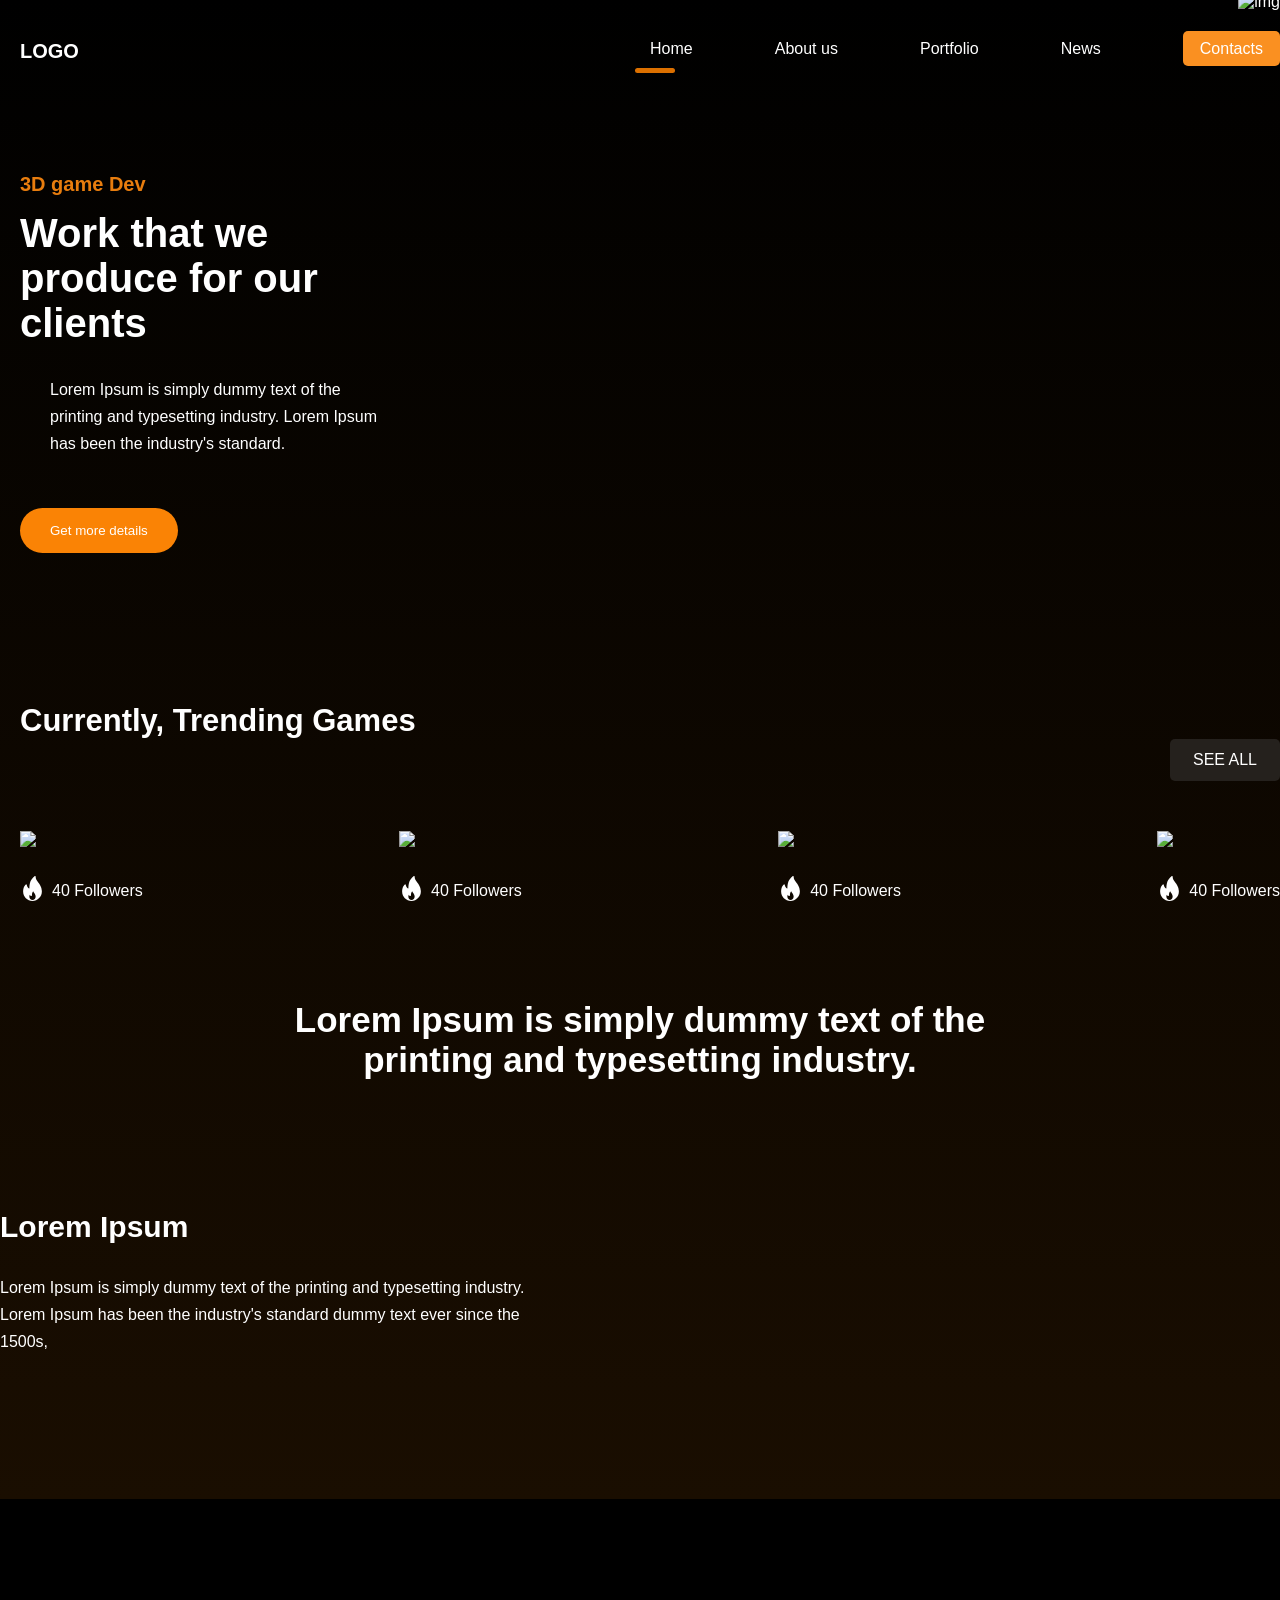
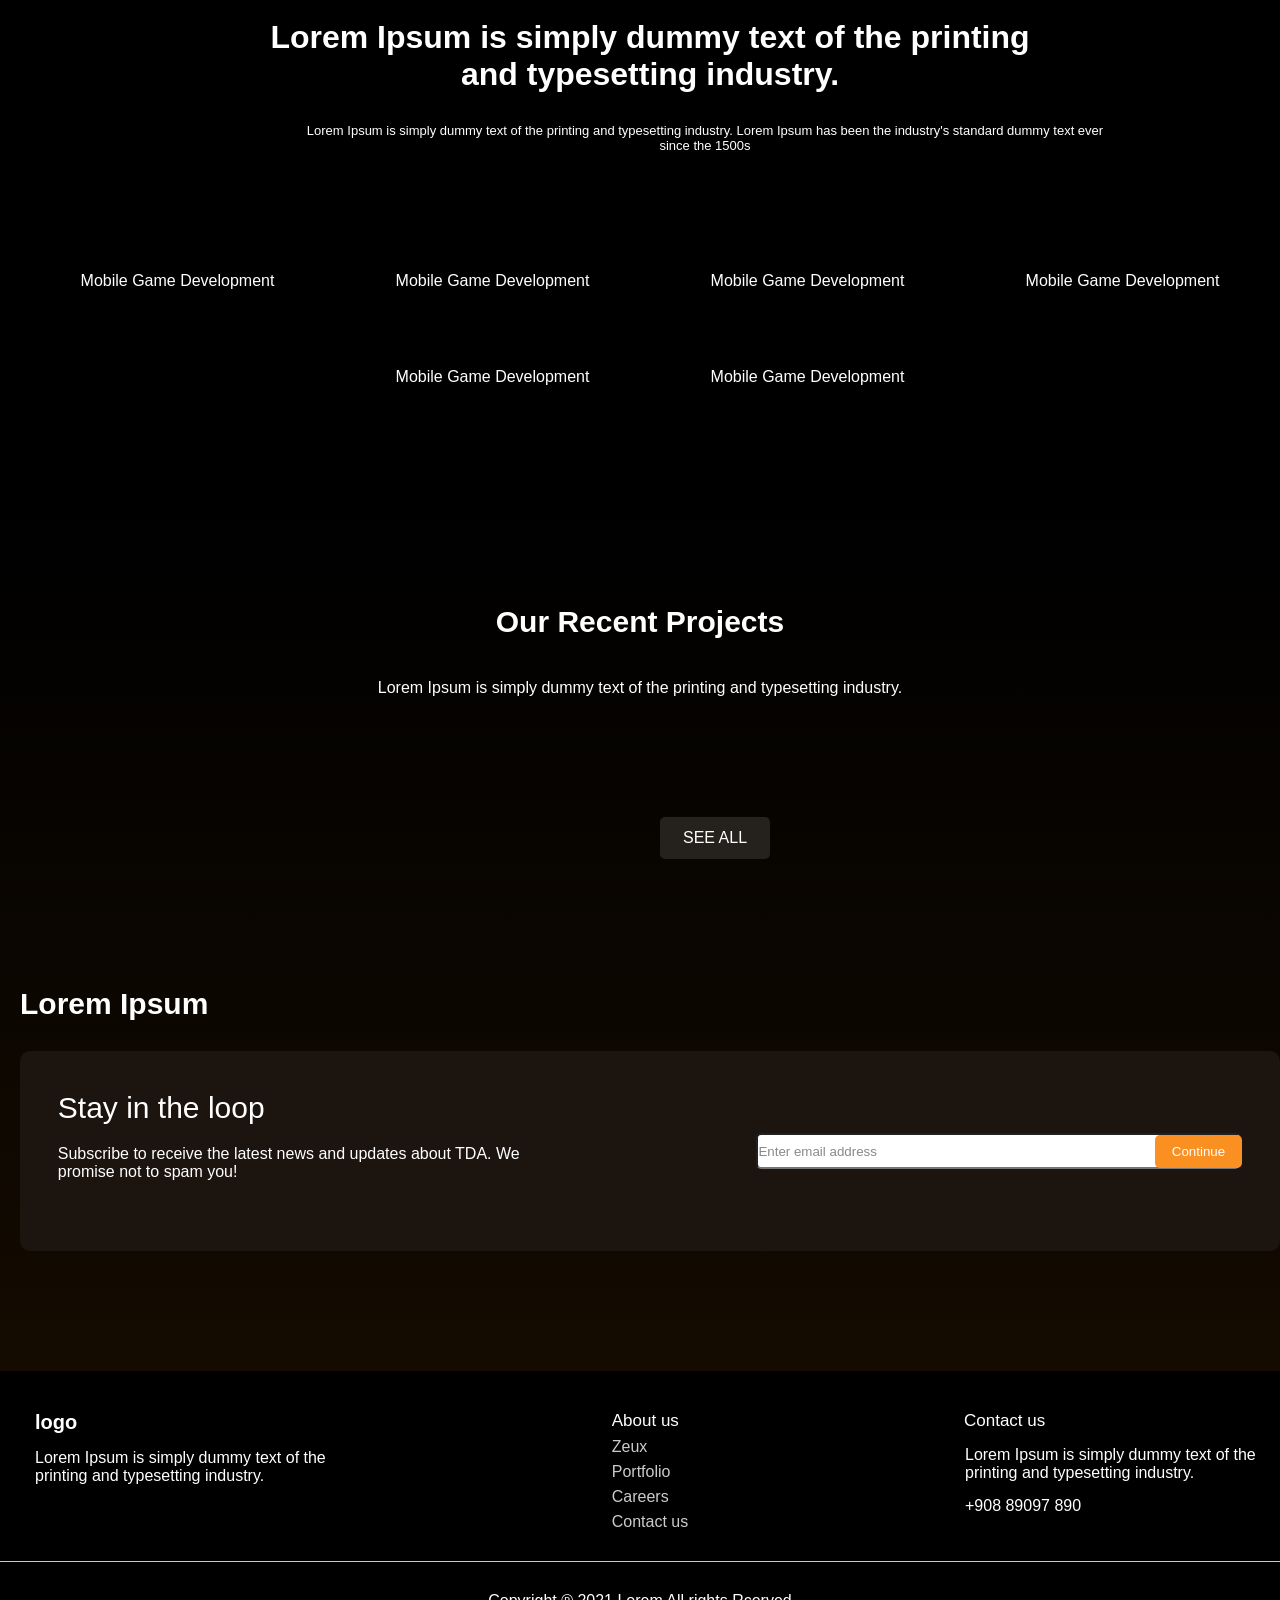
==== index.html @ 1804d72a "up" ====
<!DOCTYPE html>
<html lang="uk">
<head>
    <meta charset="UTF-8">
    <title>Home</title>
    <link rel="stylesheet" href="style.css">
</head>
<body>
<div class="wrapper">
        <header class="container">
            <span class="logo">logo</span>
            <nav>
                <ul>
                    <li class="active"><a href="index.html">Home</a></li>
                    <li><a href="about.html">About us</a></li>
                    <li><a href="Portfolio.html">Portfolio</a></li>
                    <li><a href="#">News</a></li>
                    <li class="btn"><a href="contacts.html">Contacts</a></li>
                </ul>
            </nav>
        </header>

        <div class="hero container">
            <div class="herro--info">
                <h2>3D game Dev</h2>
                <h1>Work that we produce for our clients</h1>
                <p>Lorem Ipsum is simply dummy text of the printing and typesetting industry. Lorem Ipsum has been the industry's standard.</p>
                <button class="btn">Get more details</button>
            </div>
            <img src="img/Joystick.png" alt="img">
        </div>

        <div class = "container trending">
            <h3>Currently, Trending Games</h3>
            <a href = "#" class = "see-all">SEE ALL</a>

            <div class ="games">
                <div class="block">
                    <img src="img/Rectangle%2023.png" arc="">
                    <span><img src="/img/fire1.svg" alt="">40 Followers</span>
                </div>
                <div class="block">
                    <img src="/img/Rectangle%2024.png" arc="">
                    <span><img src="/img/fire1.svg" alt="">40 Followers</span>
                </div>
                <div class="block">
                    <img src="/img/Rectangle%2025.png" arc="">
                    <span><img src="/img/fire1.svg" alt="">40 Followers</span>
                </div>
                <div class="block">
                    <img src="/img/Rectangle%2026.png" arc="">
                    <span><img src="/img/fire1.svg" alt="">40 Followers</span>
                </div>
            </div>
        </div>

    <div class = "container big_text">
        <p>Lorem Ipsum is simply dummy text of the printing and typesetting industry.</p>

    </div>

    <div class="container banner">
        <h3>Lorem Ipsum</h3>
        <p>Lorem Ipsum is simply dummy text of the printing and typesetting industry. Lorem Ipsum has been the industry's standard dummy text ever since the 1500s,</p>
        <img src ="/img/Rectangle%204.png" alt="">
    </div>
</div>
    <div class = "features">
        <div class = "container">
            <div class = "text">
                <h1>Lorem Ipsum is simply dummy text of the printing and typesetting industry.</h1>
                <p>Lorem Ipsum is simply dummy text of the printing and typesetting industry. Lorem Ipsum has been the industry's standard dummy text ever since the 1500s</p>
            </div>
            <div class = "info">
                <div class="block">
                    <img src="/img/Group%2048.png" alt="">
                    <p>Mobile Game Development</p>
                    <img src="/img/Group.png" alt="">
                </div>
                <div class="block">
                    <img src="/img/Group%2049.png" alt="">
                    <p>Mobile Game Development</p>
                    <img src="/img/Group.png" alt="">
                </div>
                <div class="block">
                    <img src="/img/Group%2050.png" alt="">
                    <p>Mobile Game Development</p>
                    <img src="/img/Group.png" alt="">
                </div>
                <div class="block">
                    <img src="/img/Group%2051.png" alt="">
                    <p>Mobile Game Development</p>
                    <img src="/img/Group.png" alt="">
                </div>
                <div class="block">
                    <img src="Group%2052.png" alt="">
                    <p>Mobile Game Development</p>
                    <img src="/img/Group.png" alt="">
                </div>
                <div class="block">
                    <img src="/img/Group%2053.png" alt="">
                    <p>Mobile Game Development</p>
                    <img src="/img/Group.png" alt="">
                </div>
            </div>
        </div>
    </div>

    <div class="wrapper">
        <div class="container projects">
            <h3>Our Recent Projects</h3>
            <p>Lorem Ipsum is simply dummy text of the printing and typesetting industry. </p>
            <div class = "images">
                <img src="/img/Rectangle%2015.png" alt="">
                <img src="/img/Rectangle%2016.png" alt="">
                <img src="/img/Rectangle%2017.png" alt="">
            </div>
            <div class = "images">
                <img src="/img/Rectangle%2018.png" alt="">
                <img src="/img/Rectangle%2020.png" alt="">
                <img src="/img/Rectangle%2019.png" alt="">
            </div>
            <a href = "" class="see-all">SEE ALL</a>
        </div>
        <div class = "container email">
            <h3>Lorem Ipsum</h3>
            <p></p>
            <div class = "block">
                <div>
                <h4>Stay in the loop</h4>
                <p>Subscribe to receive the latest news and updates about TDA.
                    We promise not to spam you! </p>

                </div>
                <div>
                    <input type="email" id = "emailField" placeholder="Enter email address">
                    <button onclick="checkEmail()">Continue</button>
                </div>
            </div>
        </div>
        <footer>
            <div class = "blocks container">
                <div>
                    <span class="logo">logo</span>
                    <p>Lorem Ipsum is simply dummy text of the printing and typesetting industry. </p>
                </div>
                <div>
                    <h4>About us</h4>
                    <ul>
                        <li>Zeux</li>
                        <li>Portfolio</li>
                        <li>Careers</li>
                        <li>Contact us</li>
                    </ul>
                </div>
                <div class = "contact">
                    <h4>Contact us</h4>
                    <p>Lorem Ipsum is simply dummy text of the printing and typesetting industry. </p>
                    <p>+908 89097 890</p>
                </div>
            </div>
            <hr>
            <p>Copyright ® 2021 Lorem All rights Rcerved</p>
        </footer>
        <script>
            function checkEmail(){
                let email = document.querySelector('#emailField').value;
                if(!email.includes('@')){
                    alert('Please enter a valid email address');
                }else if(!email.includes('.')){
                    alert('Please enter a valid email address');
                }else{
                    alert("your address has been recorded")
                }
            }
        </script>
    </div>
</body>
</html>
---- style.css ----
body{
    font-family: 'Poppins', sans-serif;
    font-weight: 400;
    color: #fff;
    font-size: 16px;
    background: black;
}
*{
    margin: 0;
    padding: 0;
}

a{
    text-decoration: none;
}

img{
    max-width: 100%;
}

.wrapper{
    background: linear-gradient(180deg, rgba(0,0,0,1) 0%, rgba(26, 14, 1, 1) 100%);
    width: 100%;
    overflow-x: hidden;
}

.container{
    max-width: 1400px;
    margin: 0 auto;
    box-sizing: border-box;
    padding-top: 40px;
    padding-left: 20px;
}
.header{
    display: flex;
    justify-content: space-between;
    align-items: center;
    padding: 0 50px;
}

header .logo{
    text-transform: uppercase;
    font-size: 20px;
    font-weight: 800;
    padding-top: 20px;
}

.logo{
    padding-top: 50px;
}
header nav{
    float: right;
    width: 50%;
}

header nav ul{
    list-style: none;
    display: flex;
    justify-content: space-between;
    gap: 30px;
    width: 100%;
    z-index: 2;
    position: relative;
}

header nav ul li{
    display: inline-block;
}

header nav ul li a{
    color: white;
}

header nav ul li.active::after{
    content: '';
    display: block;
    width: 40px;
    height: 5px;
    background: #DC7000;
    border-radius: 10px;
    position: relative;
    top: 10px;
    left: -15px;
}
header nav ul li:not(.active):not(.btn) a:hover{
    border-bottom: 5px solid #DC7000;
}

header nav ul li.btn a, .email .block button{
    background: #FA9021;
    padding: 9px 17px;
    border-radius: 5px;
    transition: all 500ms ease;
}

header nav ul li.btn a:hover, .email .block button:hover{
    background: #a02604;
}

.hero--info {
    max-width: 500px;
    padding: 0 20px;
}


.hero{
    padding-bottom: 100px;
    position: relative;
    z-index: 1;
}

.herro--info{
    width: 400px;
    padding-top: 70px;

}

.herro--info h1{
    color: #ffffff;
    font-weight: 600;
    font-size: 40px;

}

.herro--info h2{
    color: #E87D0E;
    font-size: 20px;
    font-weight: 600;
    margin-bottom: 15px;
}

.herro--info p{
    font-weight: 1500;
    line-height: 170%;
    margin: 30px;

}

.herro--info .btn, .herro-about .info .btn{
    background: #FA8305;
    color: #fff;
    border-radius: 50px;
    padding: 15px 30px;
    border: 0;
    transition: all 500ms ease;
    margin-top: 20px;
}

.herro--info .btn:hover, .herro-about .info .btn:hover{
    cursor: pointer;
    transform: scale(1.1);
}

.hero img{
    position: absolute;
    top: -150px;
    right: 0;
    padding-top: 80px;
}

.trending{
    padding-top: 50px;
}

.trending h3{
    font-weight: 600;
    font-size: 31px;
}

.trending .see-all{
    color: white;
    background: #25211D;
    border-radius: 5px;
    padding: 12px 23px;
    float: right;
    display: block;
    transition: all 500ms ease;
}

.trending .see-all:hover{
    transform: scale(1.1);
}

.trending .games{
    display: flex;
    justify-content: space-between;
    width: 100%;
    padding: 50px 0;
}

.trending .games span{
    display: block;
    text-align: center;
    margin-top: 20px;
}

.trending .games span img{
    position: relative;
    top: 5px;
    margin-right: 7px;
}

.big_text {
    padding: 50px 0;
    font-size: 35px;
    font-weight: 600;
    text-align: center;
    width: 800px;
}

.banner {
    padding: 80px 0;
}

.banner h3{
    font-size: 30px;
    font-weight: 600;
    margin-bottom: 30px;
}

.banner p{
    line-height: 170%;
    margin-bottom: 30px;
    width: 550px;
}

.banner img {
    width: 100%;
    margin-bottom: 30px;
}

.features{
    background: url("/img/Rectangle 5.png") no-repeat center center fixed;
    background-size: cover;
    padding: 80px 0;
}

.features h1{
    margin-bottom: 20px;
    text-align: center;
    max-width: 800px;
    margin-left: auto;
    margin-right: auto;
}

.features .text p{
    text-align: center;
    max-width: 800px;
    margin-left: 285px;
    margin-top: 30px;
    margin-bottom: 80px;
    font-size: 13px;
}

.features .info{
    display: flex;
    justify-content: center;
    flex-wrap: wrap;
}

.features .info .block{
    text-align: center;
    width: 20%;
    margin: 30px 2%;
}

.features .info .block img{
    margin-bottom: 15px;
}

.features .info{
    display: flex;
    justify-content: center;
    flex-wrap: wrap;
}

.features .info .block{
    text-align: center;
    width: 25%;
    margin: 20px 0;
}

.projects{
    padding: 100px 0;
}

.projects h3{
    font-size: 30px;
    text-align: center;
}

.projects p{
    margin: 40px 0;
    text-align: center;
}

.projects .images {
    display: flex;
    justify-content: space-around;
    margin-bottom: 25px;
}

.projects .see-all{
    color: white;
    background: #25211D;
    border-radius: 5px;
    padding: 12px 23px;
    float: left;
    display: block;
    transition: all 500ms ease;
    margin-left: 660px;
    margin-top: 30px;
}

.projects .see-all:hover{
    transform: scale(1.1);
}

.email{
    padding-bottom: 120px;
}

.email h3{
    margin-top: 60px;
    font-size:  30px;
}

.email .block{
    background: #1C140F;
    margin-top: 30px;
    border-radius: 10px;
    padding: 40px 3%;
    width: 94%;
    display: flex;
    justify-content: space-between;
    align-items: center;
}

.email .block h4{
    font-size: 30px;
    font-weight: 500;
    margin-bottom: 5px;
}

.email .block p{
    width: 500px;
    margin-top: 20px;
    margin-bottom: 30px;
}

.email .block input{
    background: white;
    outline: none;
    bobrder: 0;
    border-radius: 5px;
    width: 380px;
    font-family: 'Poppins', sans-serif;
    font-weight: 400;
    height: 32px;
    position: relative;
    right: -90px;
    z-index: 1;
    padding-right: 100px;
}

.email .block input::placeholder{
    color: #898989;
}

.email .block button{
    cursor: pointer;
    border: 0;
    z-index: 2;
    position: relative;
    color: white;
}
.herro-about {
    position: relative;
}
.herro-about img{
    position: absolute;
    right: -110px;
    top: +70px;
    border-radius: 10px;
}
.word{
    padding: 80px 0;
}

.word h2{
    font-size: 25px;
    margin-bottom: 40px;
}

.word .blocks{
    display: flex;
    justify-content: space-between;
}

.word .blocks .block{
    width: 25%;
    border-radius: 10px;
    padding: 50px 35px;
    background: #1C140F;
}
.word .blocks .block h3{
    font-size: 20px;
    margin: 20px 0;
}
.word .blocks .block .badge{
    border-radius: 7px;
    padding: 10px 20px;
}
.word .blocks .block .purpure{
    background: #560F67;
}

.word .blocks .block .brown{
    background: #31190D;
}

.word .blocks .block .green{
    background: #192A1D;
}
.herro-about .info{
    width: 100%;
    padding: 250px 0;
}

.herro-about .info p{
    width: 500px;
}
.herro-about .info h1{
    margin-bottom: 15px;
    font-size: 30px;
    width: 500px;
}

.herro-about .info .btv{
    margin-top: 20px;
}

.hero-contacts h1{
    text-align: center;
    margin-top: 70px;
    margin-bottom: 30px;
    font-size: 33px;
}

.hero-contacts p{
    text-align: center;
}

.hero-contacts img{
    width: 80%;
    margin: 80px 130px;
}

.feedback{
    padding: 70px 70px;
    background: #1C140F;
}
.feedback h2{
    text-align: center;
    font-size: 30px;
    font-weight: 500;
}

.feedback p{
    text-align: center;
    margin-top: 10px;
}

.feedback form{
    margin: 80px auto;
    width: 600px;
}

.feedback form .inline{
    display: flex;
    justify-content: space-between;
}
.feedback form .inline>div{
    width: 50%;
}

.feedback form lable{
    color: #4F4F4F;
    font-size: 14px;
    width: 90%;
}
.feedback form .email1{
    width: 90%;
}
.feedback form input,
.feedback form textarea{
    background: #2C2420;
    border-radius: 10px;
    border: 1px solid #CECECE;
    display: block;
    padding: 15px 10px;
    outline: none;
    color: #fff;
    margin-bottom: 20px;
    margin-top: 7px;
    width: 80%;
}
.feedback form textarea{
    resize: none;
    height: 200px;
}

.feedback form button{
    background: #DC7000;
    border-radius: 5px;
    border: 0;
    float: right;
    cursor: pointer;
    color: #fff;
    padding: 15px 35px;
    margin: 0 40px;
}
.feedback form button:hover{
    background: #b01414;
}
.feedback form .one-line{
    width: 90%;
}
.starter {
    text-align: center;
    padding-top: 110px;
}
.starter .z{
    color: #DC7000;
}
.starter .z:hover{
    color: #a02604;
}
.starter .col{
    margin-left: 10px;
}
.starter .main{
    margin: 30px auto;
}
.starter .main p{
    margin: 25px 30px;
}
.starter .blocks{
    display: flex;
    background: #1C140F;
    width: 55%;
    border-radius: 10px;
    padding: 70px 35px;
    margin-left: 350px;
}
.starter .blocks .block1{
    border-right: 2px solid #CECECE;
    display: flex;
    width: 60%;
    margin-left: 80px;
}
.starter .blocks .vertical-line{
    display: flex;
}
.starter .blocks .block1 div{
    margin-left: 20px;
}
.starter .blocks .block3 div h2{
    margin-left: -20px;
}
.starter .blocks .block2 div h2{
    margin-left: -27px;
}
.starter .blocks .block1 div h2{
    margin-left: -7px;
}
.starter .blocks .block2{
    border-right: 1px solid #CECECE;
    display: flex;
    width: 60%;
    margin-left: 80px;
}

.starter .blocks .block2 div{
    margin-left: 20px;
}

.starter .blocks .block3{
    display: flex;
    width: 60%;
    margin-left: 80px;
}
.starter .blocks .block3 div{
    margin-left: 20px;
    display: block;
}

.center .block1{
    display: flex;
    width: 100%;
    margin: 120px 270px;
}
.center .block1 .block{
    margin-left: 50px;

}
.center .block1 .block l{
    display: flex;
    margin-top: 30px;
}
.center .block1 .block l img{
    margin-right: 10px;
}
.center .block1 h1{
    font-size: 27px;
    line-height: 40px;
    width: 50%;
}
.center .block1 p{
    width: 60%;
    margin-top: 20px;
    font-size: 14px;
    color: #ffffff;
}

.center .block2 {
    display: flex;
    width: 69%;
    margin-top: 140px;
    padding-left: 270px;
}
.center .block2 .block h2{
    font-size: 30px;
    line-height: 40px;
}

.center .block2 p{
    width: 70%;
    margin-bottom: 20px;
    margin-top: 40px;
    font-size: 17px;
}
.center .block2 h2{
    width: 70%;
}
git add .
.center .block2 button{
    background: #DC7000;
    color: #fff;
    margin-right: 600px;
    margin-top: 50px;
    padding: 13px 40px;
    white-space: nowrap;
}

.center .block2 button:hover{
    background: #b01414;
}
footer{
    background: black;
}

footer .blocks{
    display: flex;
    justify-content: space-between;
}

footer .blocks p{
    width: 300px;
    margin: 15px;
}
footer .blocks h4{
    font-weight: 500;
    font-size: 17px;
}

footer .blocks .contact h4{
    margin-left: 14px;
}
footer .blocks ul{
    list-style: none;
}

footer .blocks ul li{
    margin-top: 7px;
    opacity: 0.8;
}
footer .blocks .logo{
    font-size: 20px;
    margin-left: 15px;
    font-weight: bold;
}

footer hr{
    margin: 30px 0;
    border: 0;
    height: 0.8px;
    background: #ccc;
}

footer > p{
    text-align: center;
}
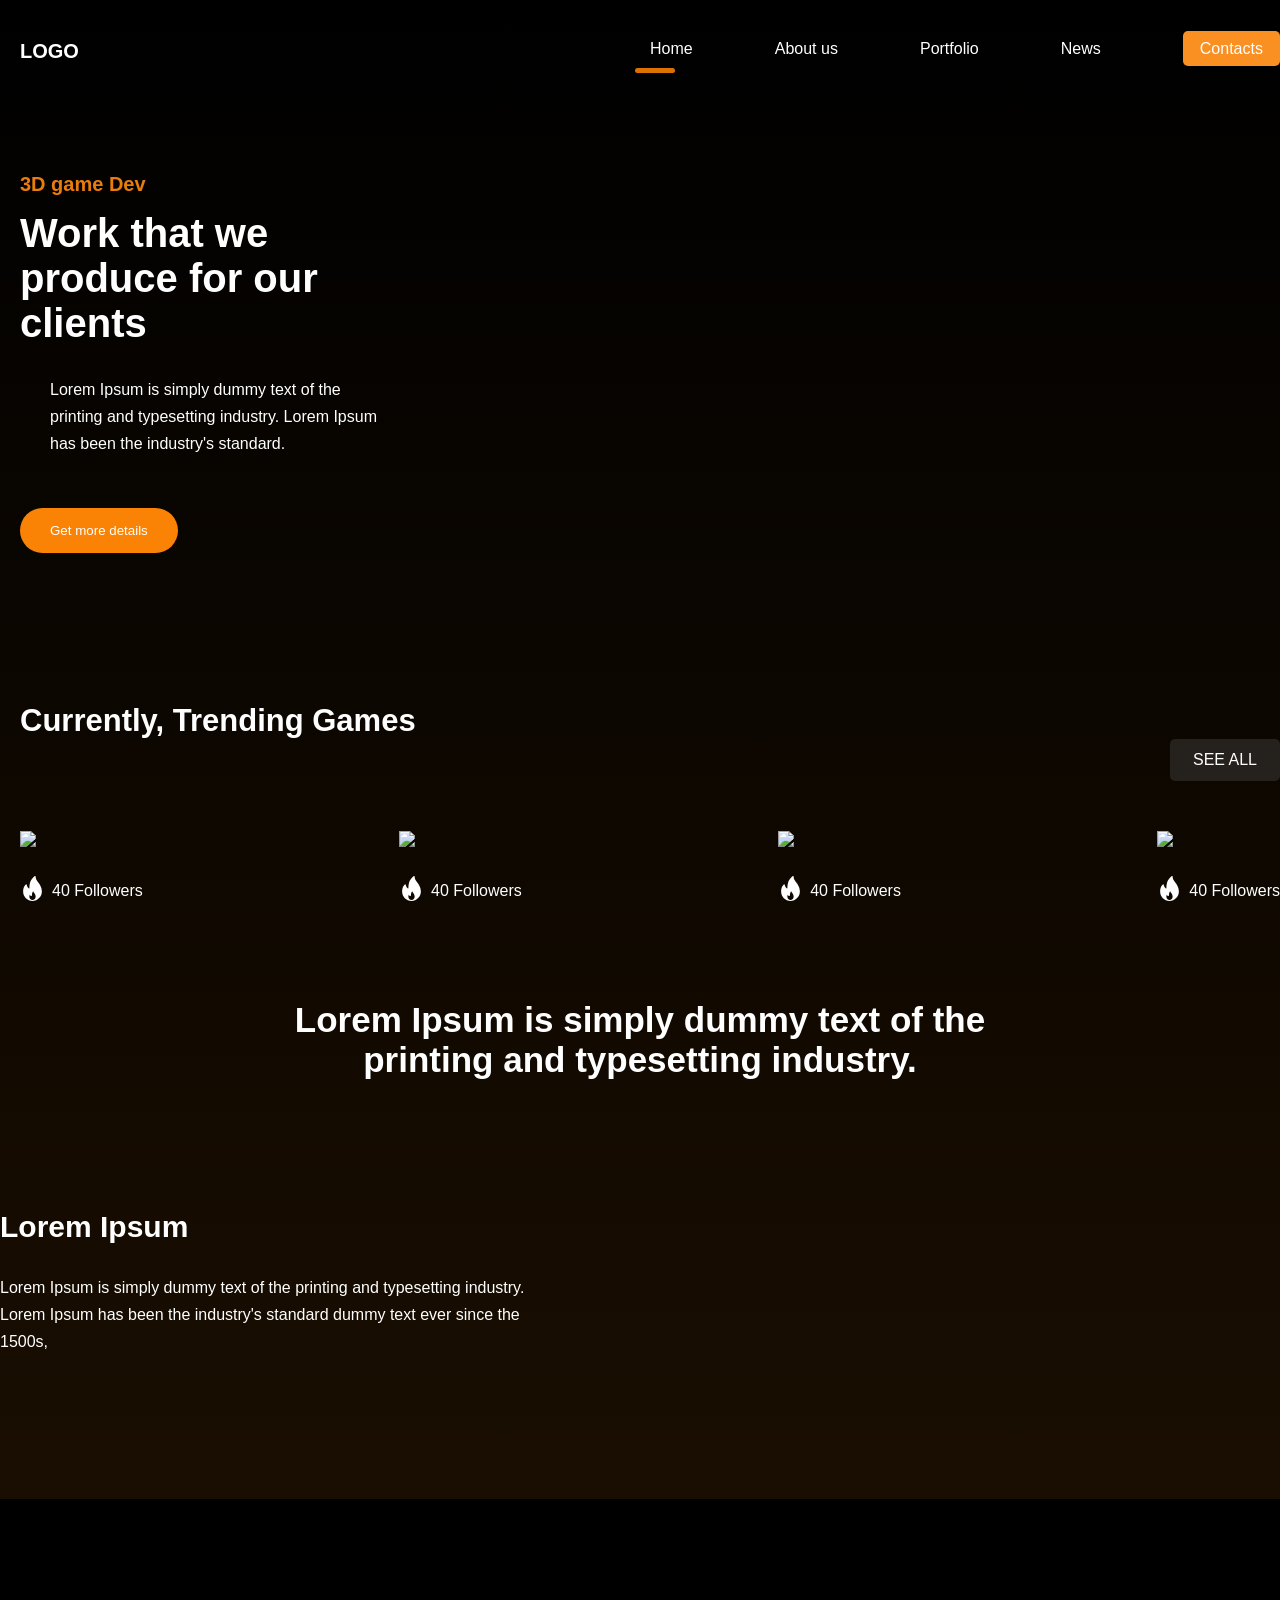
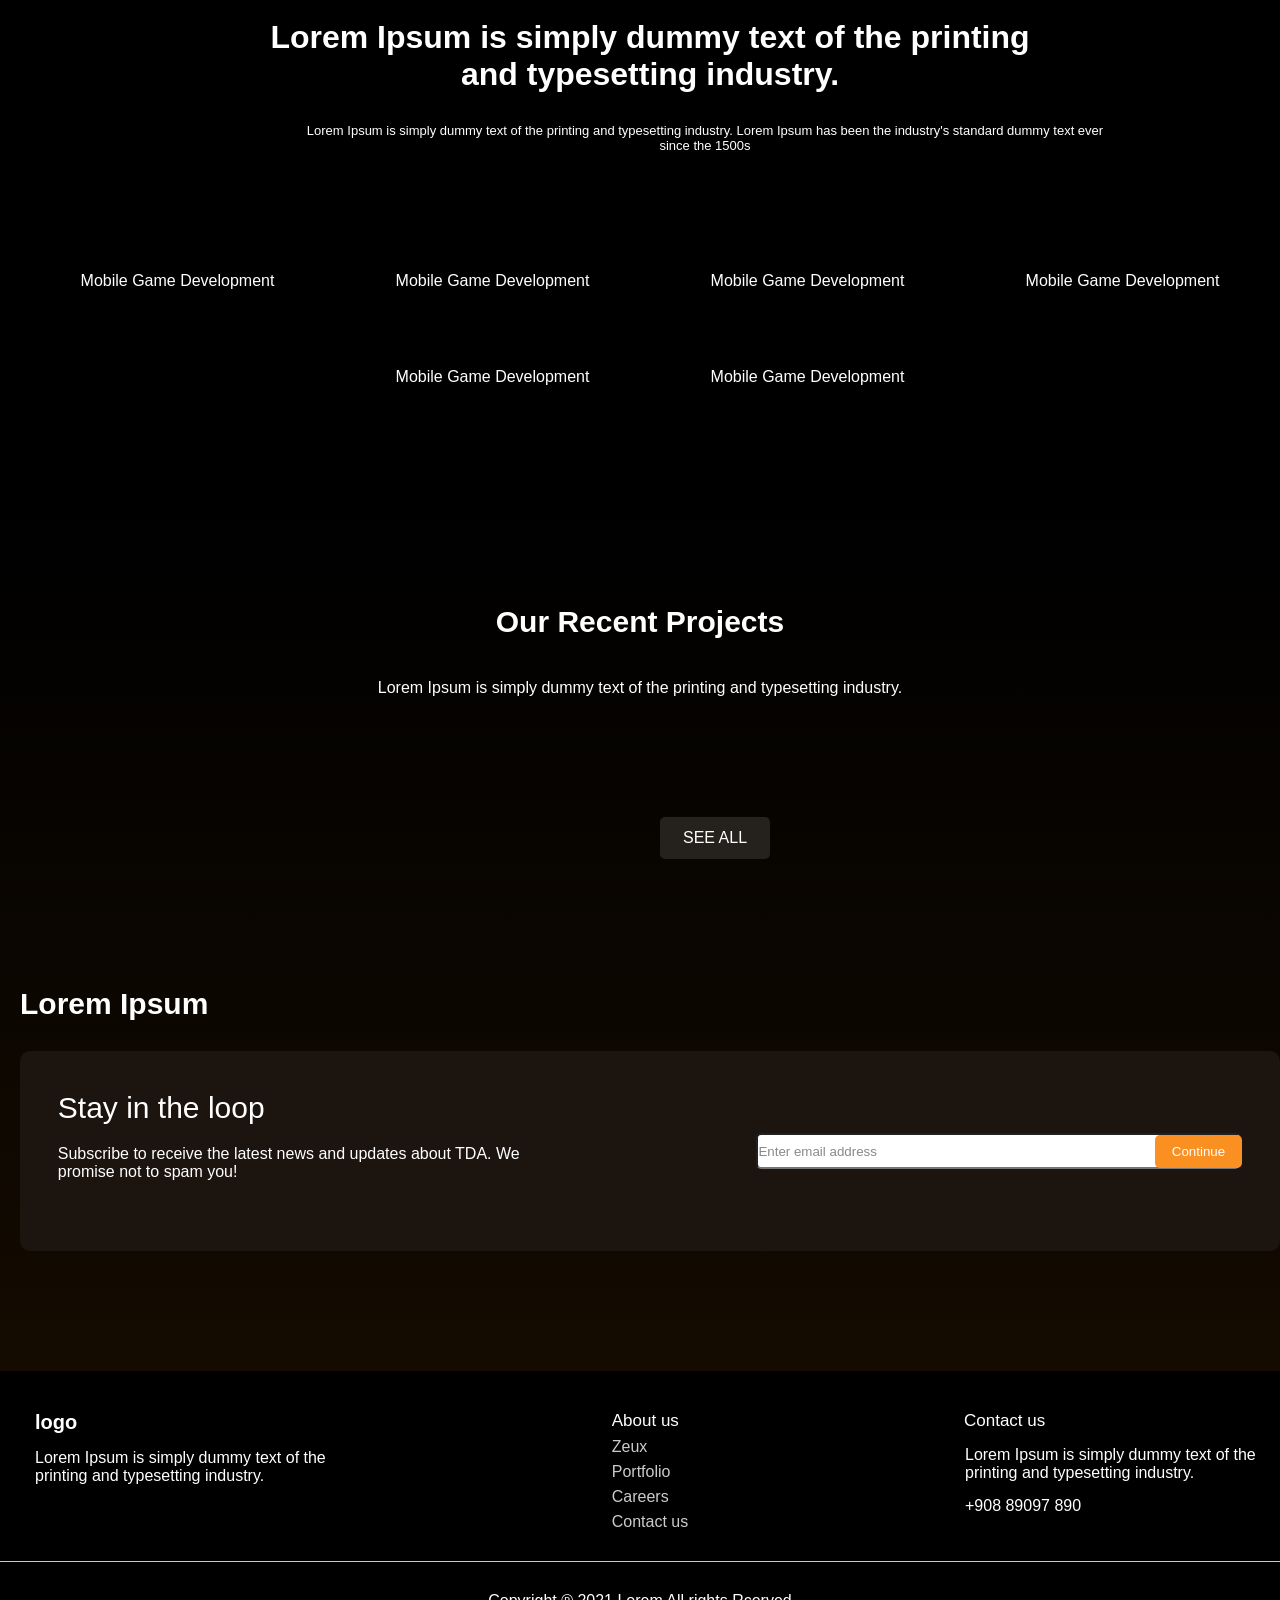
==== commit abd4f02b: "Merge remote-tracking branch 'origin/master'" ====
--- a/index.html
+++ b/index.html
@@ -27,7 +27,7 @@
                 <p>Lorem Ipsum is simply dummy text of the printing and typesetting industry. Lorem Ipsum has been the industry's standard.</p>
                 <button class="btn">Get more details</button>
             </div>
-            <img src="img/Joystick.png" alt="img">
+            <img src="/img/Joystick.png" alt="">
         </div>
 
         <div class = "container trending">
@@ -36,7 +36,7 @@
 
             <div class ="games">
                 <div class="block">
-                    <img src="img/Rectangle%2023.png" arc="">
+                    <img src="/img/Rectangle%2023.png" arc="">
                     <span><img src="/img/fire1.svg" alt="">40 Followers</span>
                 </div>
                 <div class="block">
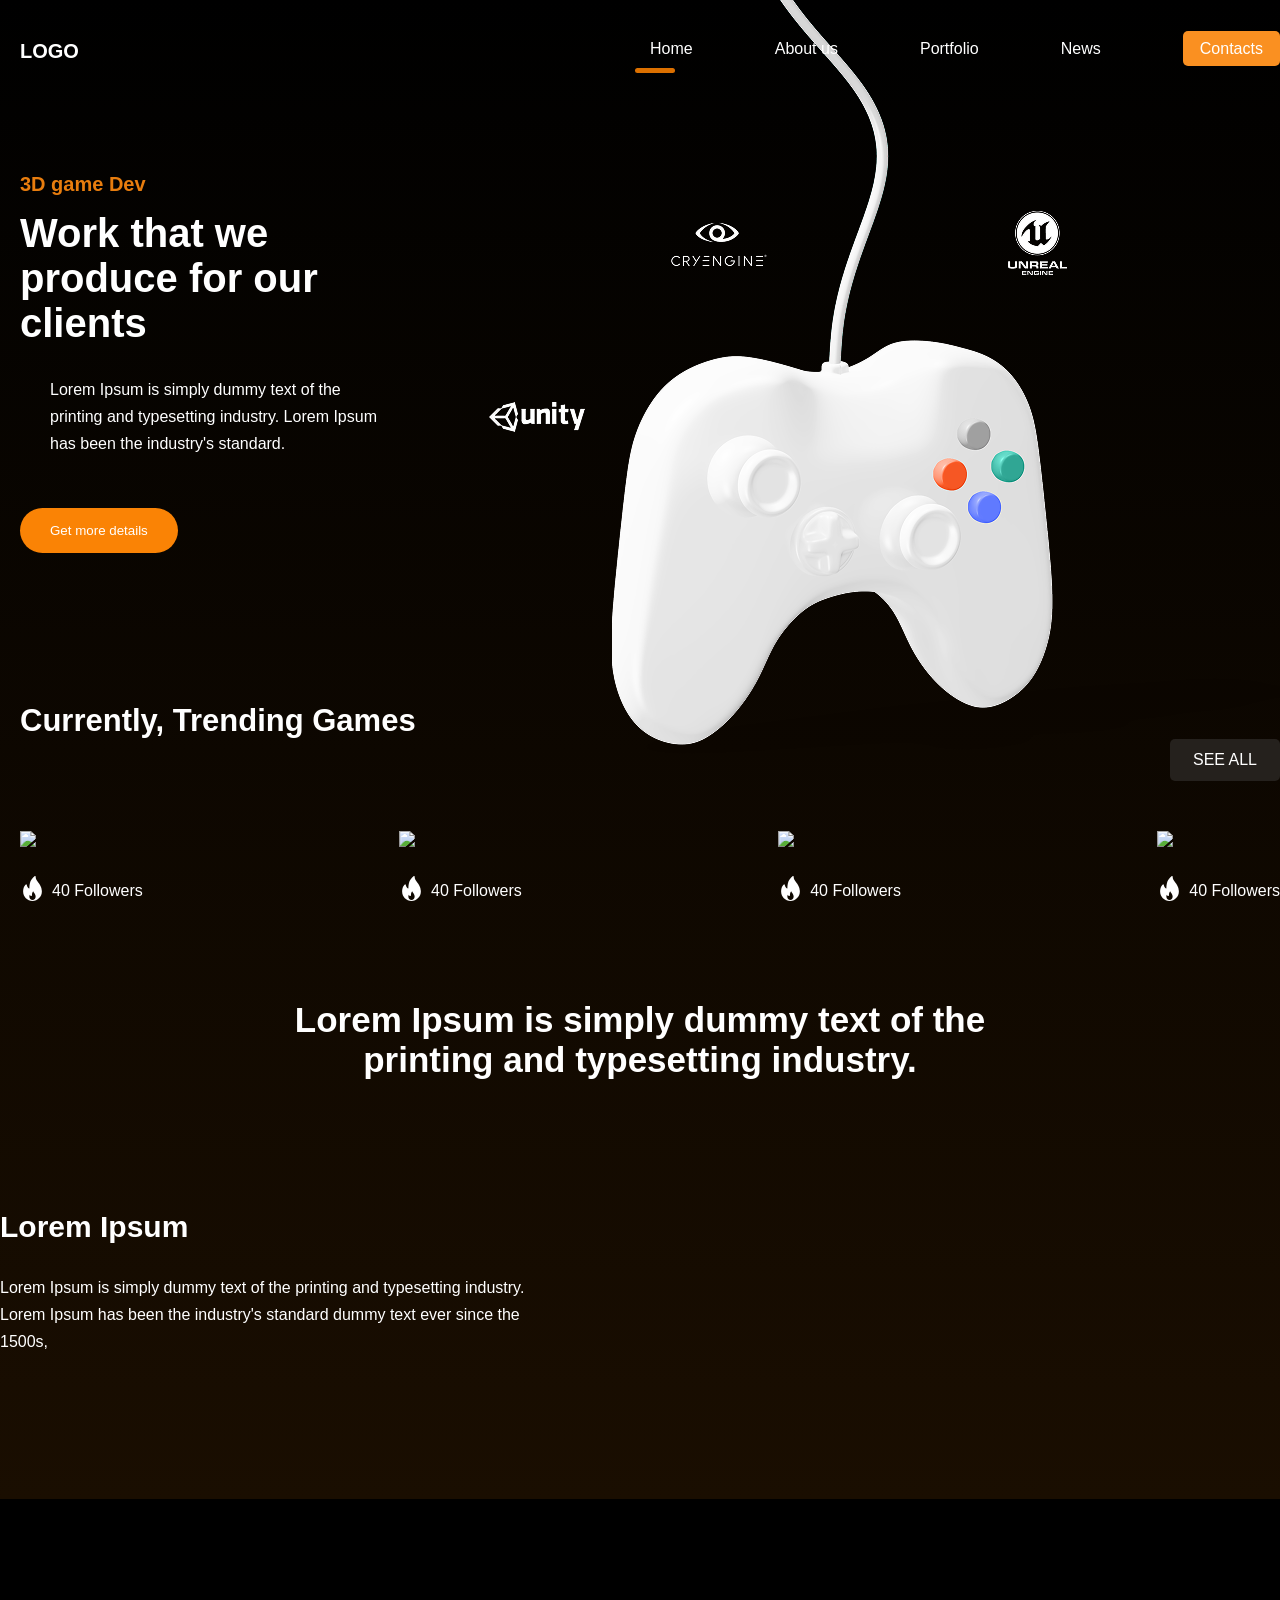
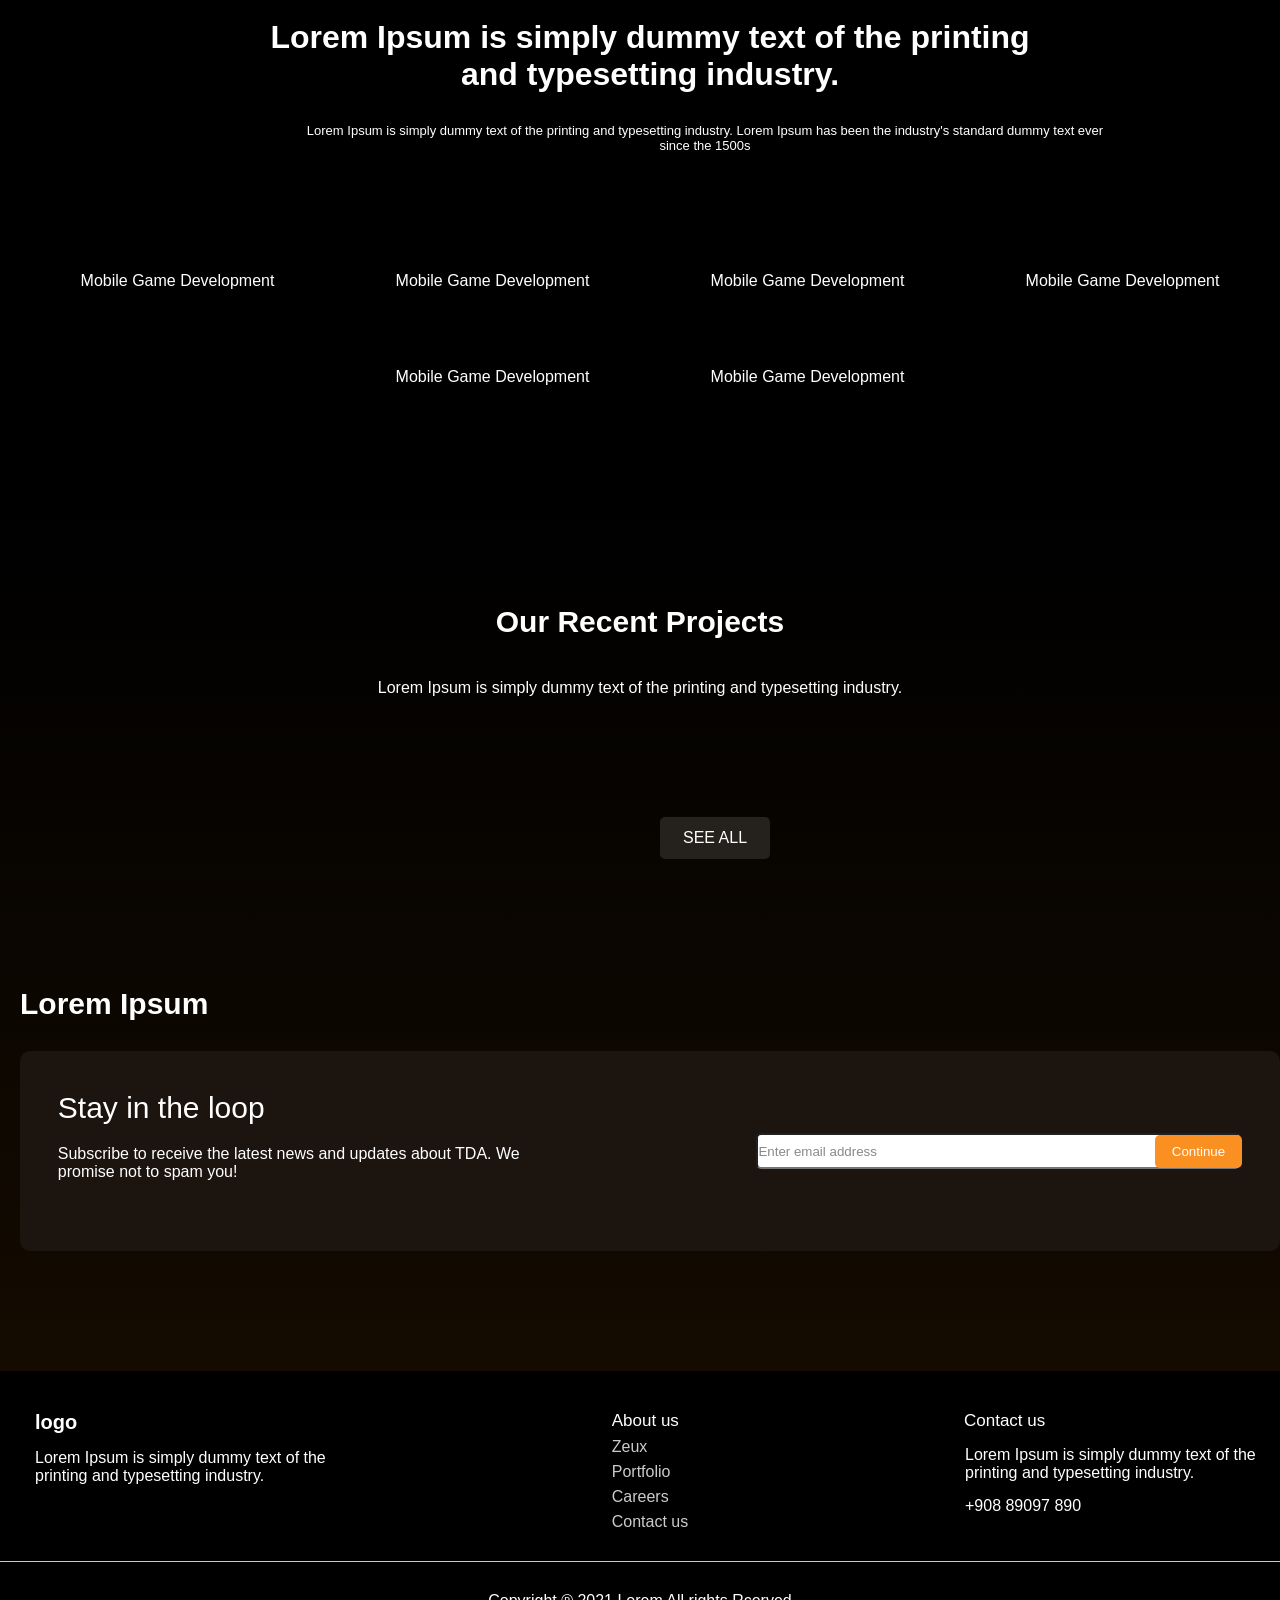
==== commit 8f4e3669: "Merge remote-tracking branch 'origin/master'" ====
--- a/index.html
+++ b/index.html
@@ -27,7 +27,7 @@
                 <p>Lorem Ipsum is simply dummy text of the printing and typesetting industry. Lorem Ipsum has been the industry's standard.</p>
                 <button class="btn">Get more details</button>
             </div>
-            <img src="/img/Joystick.png" alt="">
+            <img src="Group%201321.png" alt="">
         </div>
 
         <div class = "container trending">
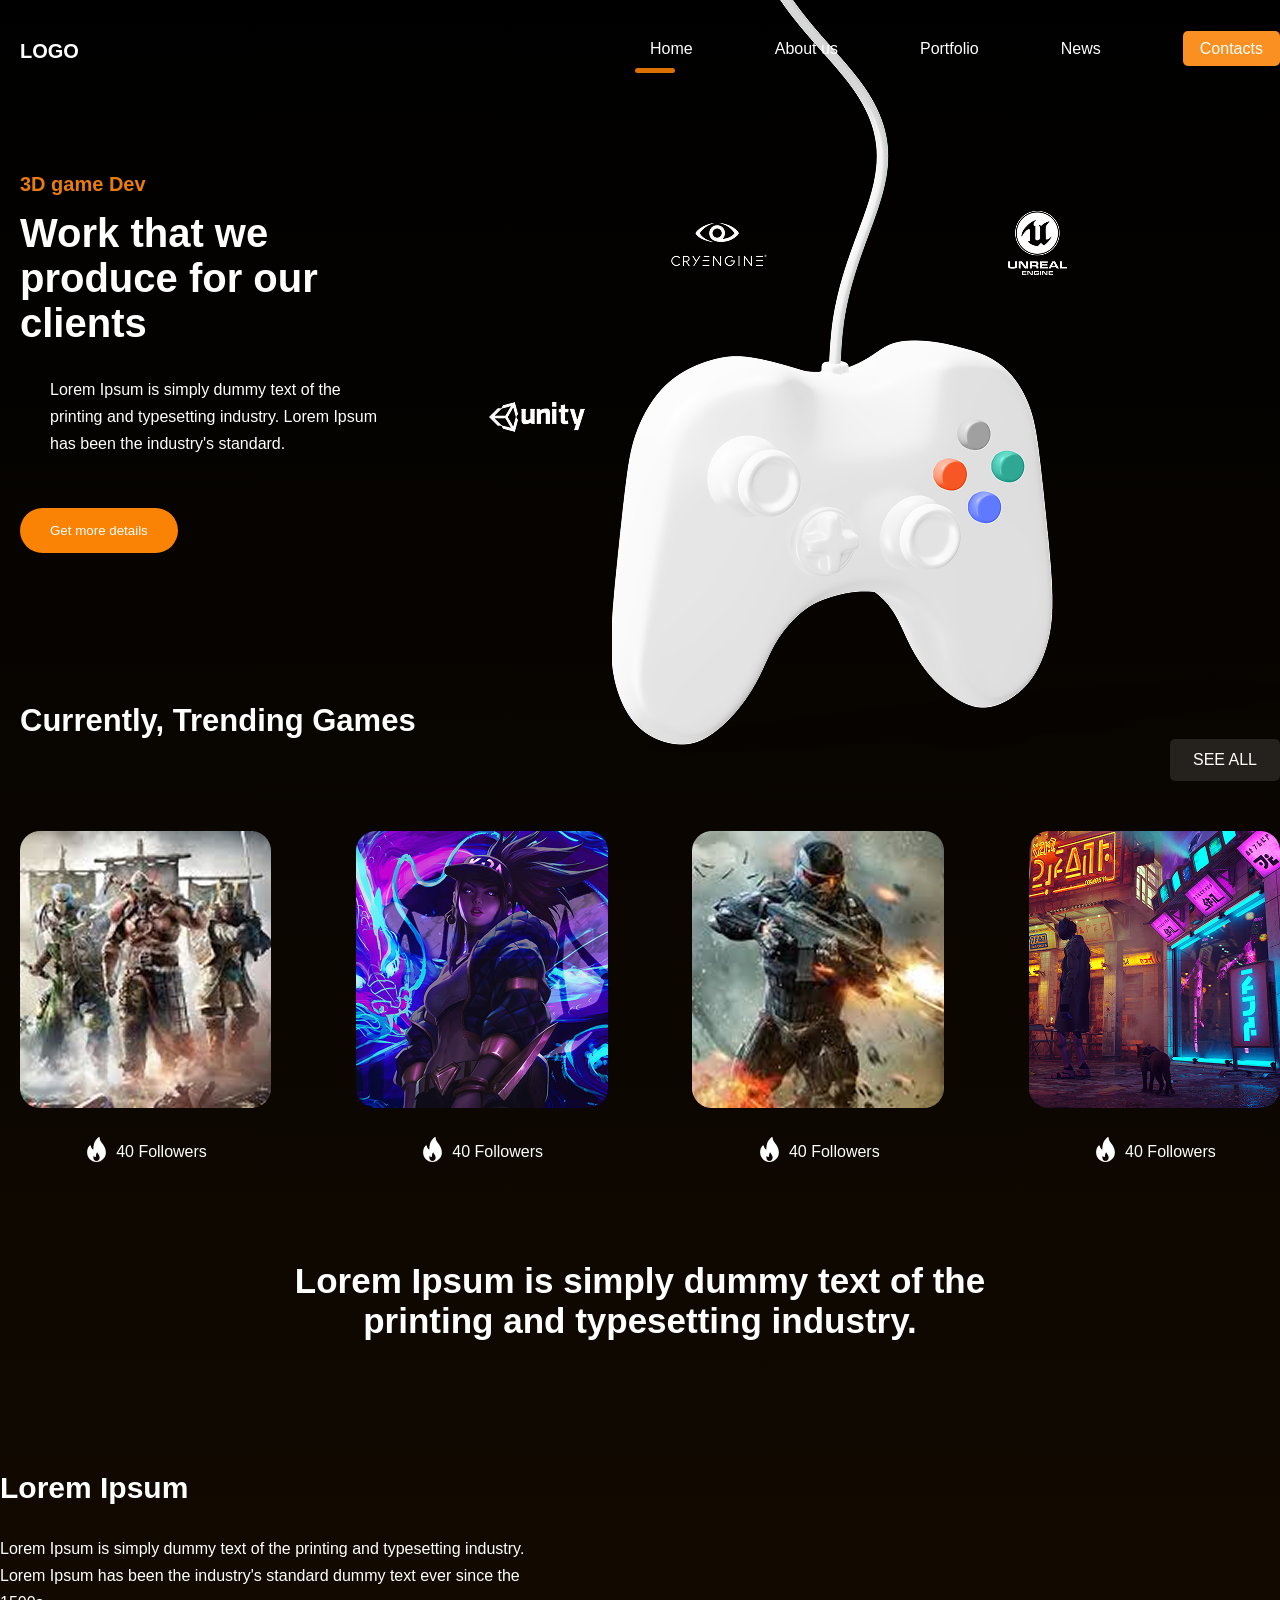
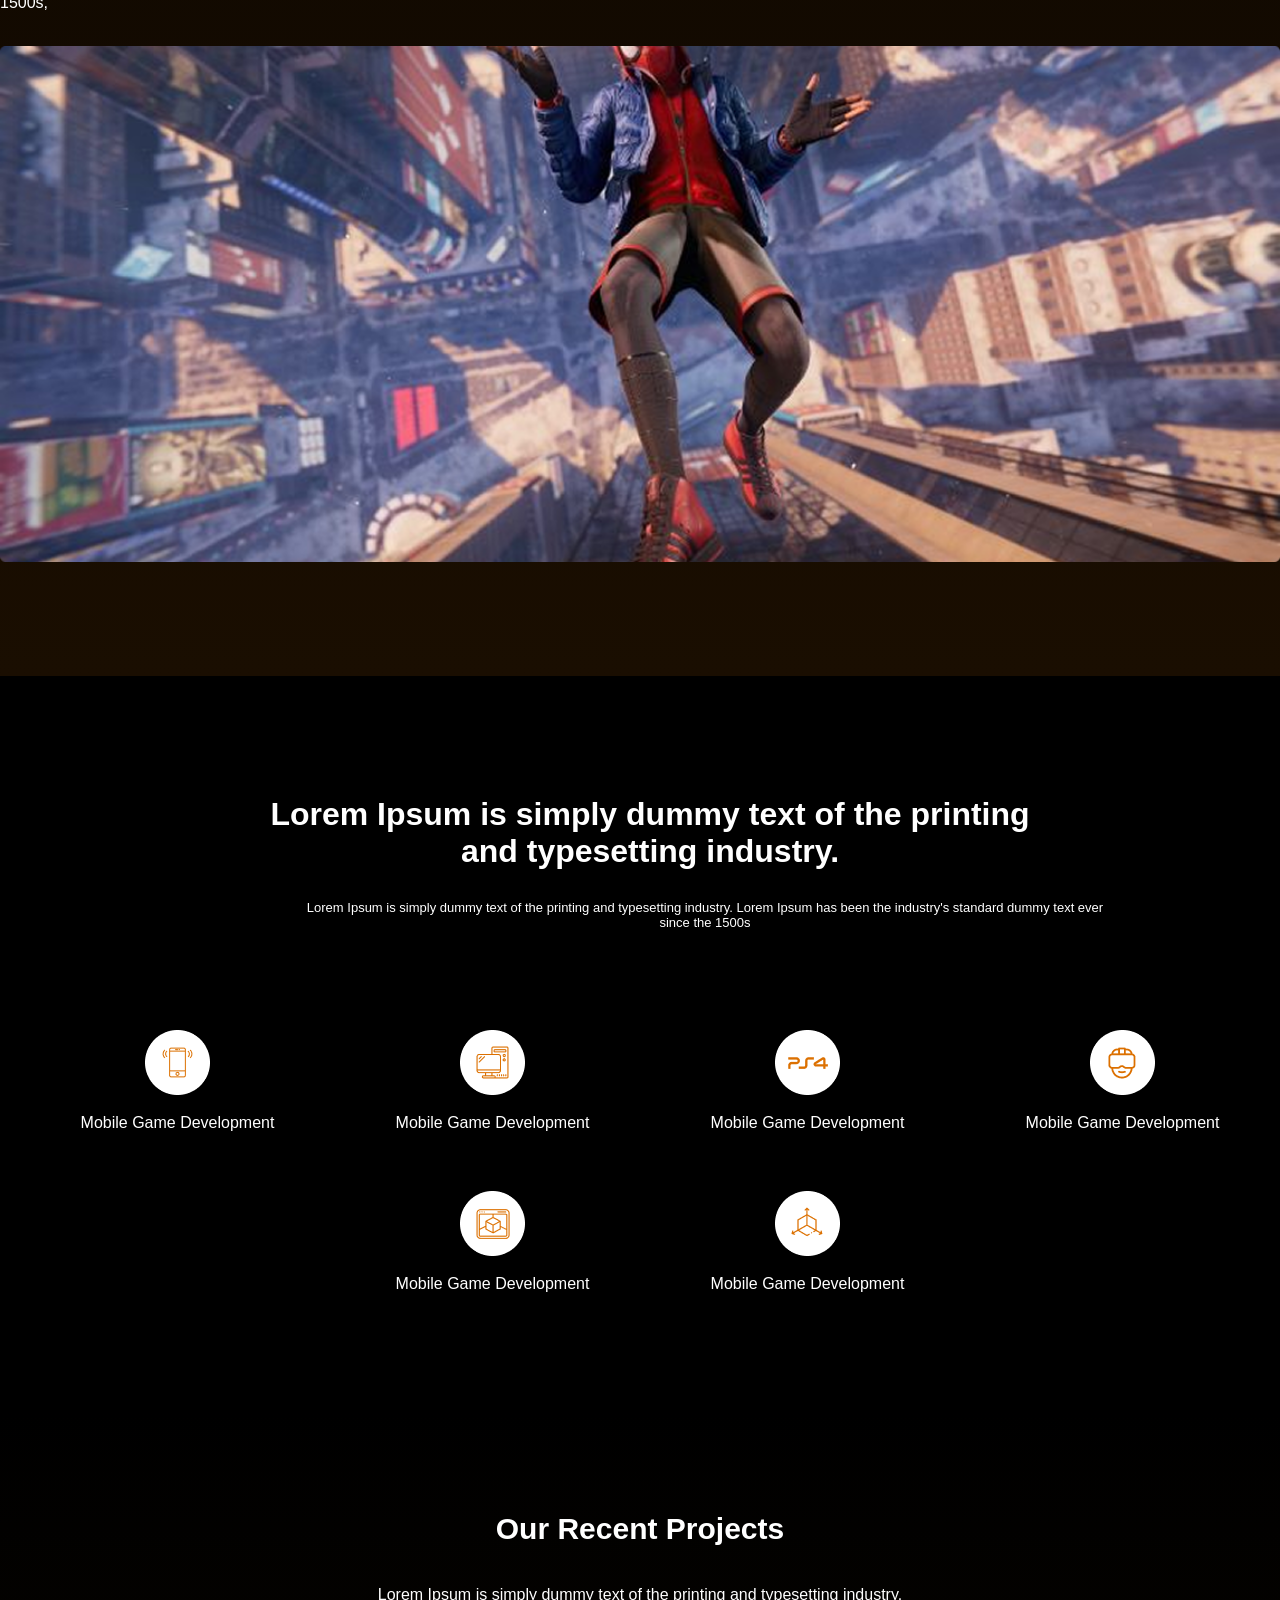
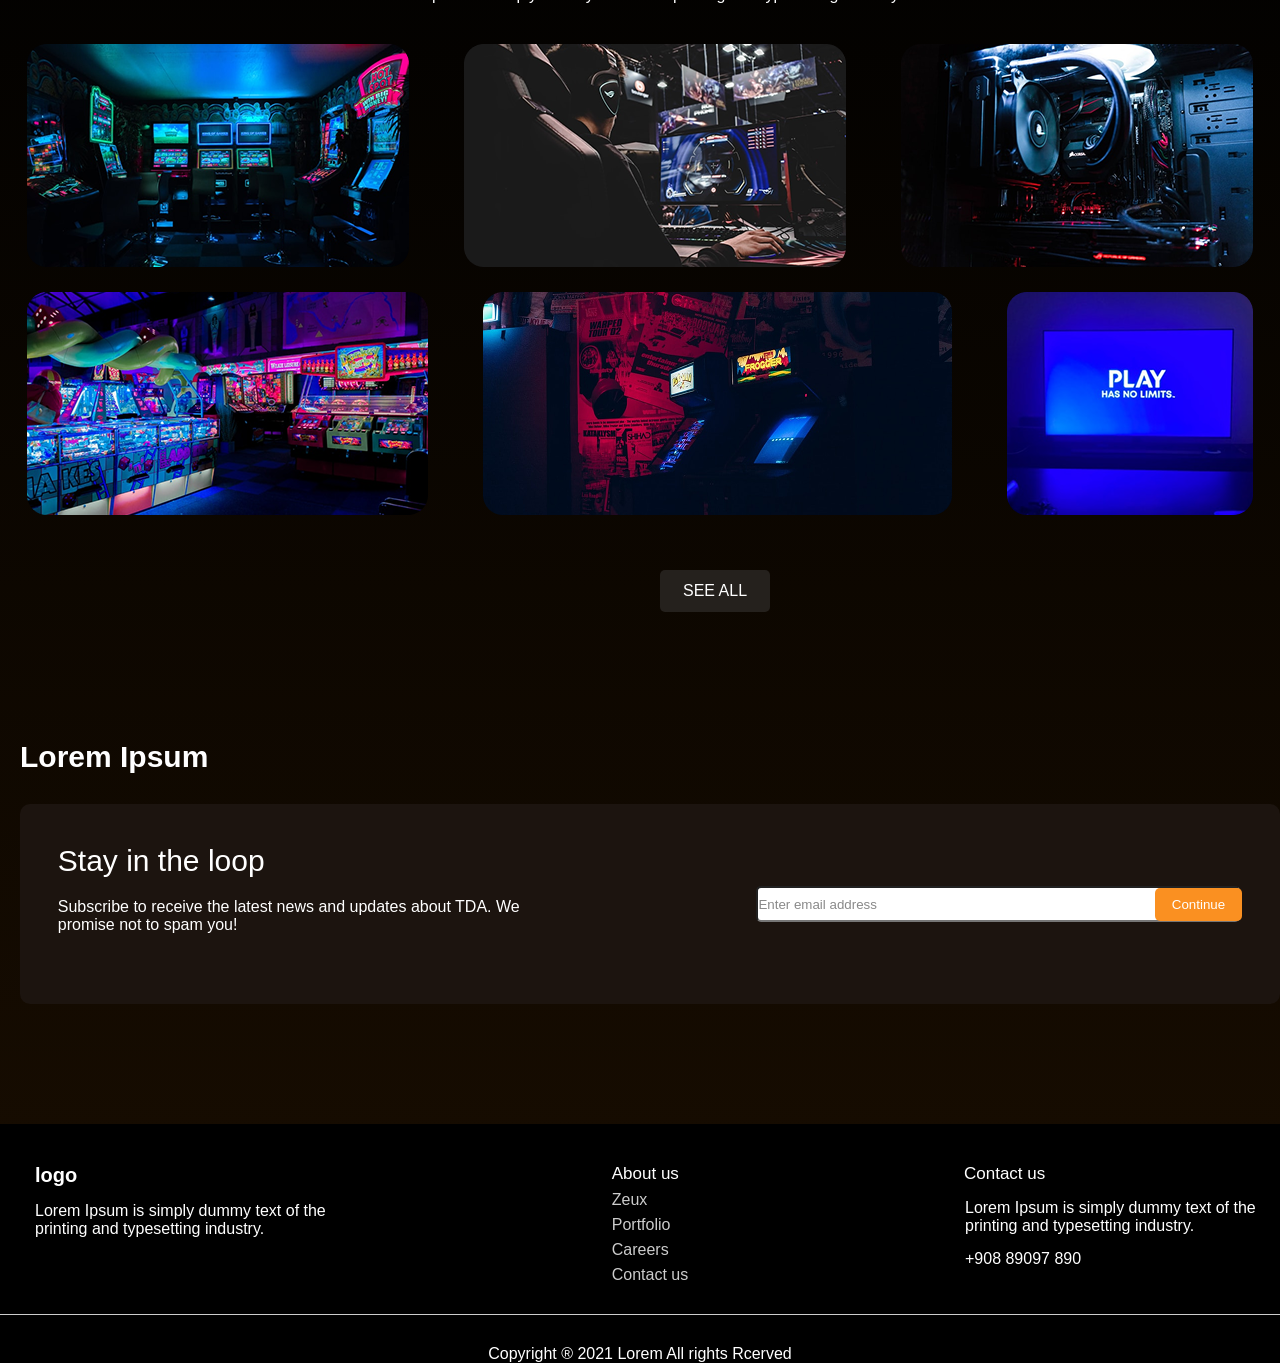
==== commit c7124f9f: "Merge remote-tracking branch 'origin/master'" ====
--- a/index.html
+++ b/index.html
@@ -7,52 +7,52 @@
 </head>
 <body>
 <div class="wrapper">
-        <header class="container">
-            <span class="logo">logo</span>
-            <nav>
-                <ul>
-                    <li class="active"><a href="index.html">Home</a></li>
-                    <li><a href="about.html">About us</a></li>
-                    <li><a href="Portfolio.html">Portfolio</a></li>
-                    <li><a href="#">News</a></li>
-                    <li class="btn"><a href="contacts.html">Contacts</a></li>
-                </ul>
-            </nav>
-        </header>
-
-        <div class="hero container">
-            <div class="herro--info">
-                <h2>3D game Dev</h2>
-                <h1>Work that we produce for our clients</h1>
-                <p>Lorem Ipsum is simply dummy text of the printing and typesetting industry. Lorem Ipsum has been the industry's standard.</p>
-                <button class="btn">Get more details</button>
-            </div>
-            <img src="Group%201321.png" alt="">
-        </div>
-
-        <div class = "container trending">
-            <h3>Currently, Trending Games</h3>
-            <a href = "#" class = "see-all">SEE ALL</a>
-
-            <div class ="games">
-                <div class="block">
-                    <img src="/img/Rectangle%2023.png" arc="">
-                    <span><img src="/img/fire1.svg" alt="">40 Followers</span>
-                </div>
-                <div class="block">
-                    <img src="/img/Rectangle%2024.png" arc="">
-                    <span><img src="/img/fire1.svg" alt="">40 Followers</span>
-                </div>
-                <div class="block">
-                    <img src="/img/Rectangle%2025.png" arc="">
-                    <span><img src="/img/fire1.svg" alt="">40 Followers</span>
-                </div>
-                <div class="block">
-                    <img src="/img/Rectangle%2026.png" arc="">
-                    <span><img src="/img/fire1.svg" alt="">40 Followers</span>
-                </div>
-            </div>
-        </div>
+    <header class="container">
+        <span class="logo">logo</span>
+        <nav>
+            <ul>
+                <li class="active"><a href="index.html">Home</a></li>
+                <li><a href="about.html">About us</a></li>
+                <li><a href="Portfolio.html">Portfolio</a></li>
+                <li><a href="#">News</a></li>
+                <li class="btn"><a href="contacts.html">Contacts</a></li>
+            </ul>
+        </nav>
+    </header>
+
+    <div class="hero container">
+        <div class="herro--info">
+            <h2>3D game Dev</h2>
+            <h1>Work that we produce for our clients</h1>
+            <p>Lorem Ipsum is simply dummy text of the printing and typesetting industry. Lorem Ipsum has been the industry's standard.</p>
+            <button class="btn">Get more details</button>
+        </div>
+        <img src="/img/Group-1321.png" alt="">
+    </div>
+
+    <div class = "container trending">
+        <h3>Currently, Trending Games</h3>
+        <a href = "#" class = "see-all">SEE ALL</a>
+
+        <div class ="games">
+            <div class="block">
+                <img src="/img/Rectangle-23.png" arc="">
+                <span><img src="/img/fire1.svg" alt="">40 Followers</span>
+            </div>
+            <div class="block">
+                <img src="/img/Rectangle-24.png" arc="">
+                <span><img src="/img/fire1.svg" alt="">40 Followers</span>
+            </div>
+            <div class="block">
+                <img src="/img/Rectangle-25.png" arc="">
+                <span><img src="/img/fire1.svg" alt="">40 Followers</span>
+            </div>
+            <div class="block">
+                <img src="/img/Rectangle-26.png" arc="">
+                <span><img src="/img/fire1.svg" alt="">40 Followers</span>
+            </div>
+        </div>
+    </div>
 
     <div class = "container big_text">
         <p>Lorem Ipsum is simply dummy text of the printing and typesetting industry.</p>
@@ -62,119 +62,119 @@
     <div class="container banner">
         <h3>Lorem Ipsum</h3>
         <p>Lorem Ipsum is simply dummy text of the printing and typesetting industry. Lorem Ipsum has been the industry's standard dummy text ever since the 1500s,</p>
-        <img src ="/img/Rectangle%204.png" alt="">
+        <img src ="/img/Rectangle-4.png" alt="">
     </div>
 </div>
-    <div class = "features">
-        <div class = "container">
-            <div class = "text">
-                <h1>Lorem Ipsum is simply dummy text of the printing and typesetting industry.</h1>
-                <p>Lorem Ipsum is simply dummy text of the printing and typesetting industry. Lorem Ipsum has been the industry's standard dummy text ever since the 1500s</p>
-            </div>
-            <div class = "info">
-                <div class="block">
-                    <img src="/img/Group%2048.png" alt="">
-                    <p>Mobile Game Development</p>
-                    <img src="/img/Group.png" alt="">
-                </div>
-                <div class="block">
-                    <img src="/img/Group%2049.png" alt="">
-                    <p>Mobile Game Development</p>
-                    <img src="/img/Group.png" alt="">
-                </div>
-                <div class="block">
-                    <img src="/img/Group%2050.png" alt="">
-                    <p>Mobile Game Development</p>
-                    <img src="/img/Group.png" alt="">
-                </div>
-                <div class="block">
-                    <img src="/img/Group%2051.png" alt="">
-                    <p>Mobile Game Development</p>
-                    <img src="/img/Group.png" alt="">
-                </div>
-                <div class="block">
-                    <img src="Group%2052.png" alt="">
-                    <p>Mobile Game Development</p>
-                    <img src="/img/Group.png" alt="">
-                </div>
-                <div class="block">
-                    <img src="/img/Group%2053.png" alt="">
-                    <p>Mobile Game Development</p>
-                    <img src="/img/Group.png" alt="">
-                </div>
-            </div>
-        </div>
-    </div>
-
-    <div class="wrapper">
-        <div class="container projects">
-            <h3>Our Recent Projects</h3>
-            <p>Lorem Ipsum is simply dummy text of the printing and typesetting industry. </p>
-            <div class = "images">
-                <img src="/img/Rectangle%2015.png" alt="">
-                <img src="/img/Rectangle%2016.png" alt="">
-                <img src="/img/Rectangle%2017.png" alt="">
-            </div>
-            <div class = "images">
-                <img src="/img/Rectangle%2018.png" alt="">
-                <img src="/img/Rectangle%2020.png" alt="">
-                <img src="/img/Rectangle%2019.png" alt="">
-            </div>
-            <a href = "" class="see-all">SEE ALL</a>
-        </div>
-        <div class = "container email">
-            <h3>Lorem Ipsum</h3>
-            <p></p>
-            <div class = "block">
-                <div>
+<div class = "features">
+    <div class = "container">
+        <div class = "text">
+            <h1>Lorem Ipsum is simply dummy text of the printing and typesetting industry.</h1>
+            <p>Lorem Ipsum is simply dummy text of the printing and typesetting industry. Lorem Ipsum has been the industry's standard dummy text ever since the 1500s</p>
+        </div>
+        <div class = "info">
+            <div class="block">
+                <img src="/img/Group-48.png" alt="">
+                <p>Mobile Game Development</p>
+                <img src="/img/Group.png" alt="">
+            </div>
+            <div class="block">
+                <img src="/img/Group-49.png" alt="">
+                <p>Mobile Game Development</p>
+                <img src="/img/Group.png" alt="">
+            </div>
+            <div class="block">
+                <img src="/img/Group-50.png" alt="">
+                <p>Mobile Game Development</p>
+                <img src="/img/Group.png" alt="">
+            </div>
+            <div class="block">
+                <img src="/img/Group-51.png" alt="">
+                <p>Mobile Game Development</p>
+                <img src="/img/Group.png" alt="">
+            </div>
+            <div class="block">
+                <img src="/img/Group-52.png" alt="">
+                <p>Mobile Game Development</p>
+                <img src="/img/Group.png" alt="">
+            </div>
+            <div class="block">
+                <img src="/img/Group-53.png" alt="">
+                <p>Mobile Game Development</p>
+                <img src="/img/Group.png" alt="">
+            </div>
+        </div>
+    </div>
+</div>
+
+<div class="wrapper">
+    <div class="container projects">
+        <h3>Our Recent Projects</h3>
+        <p>Lorem Ipsum is simply dummy text of the printing and typesetting industry. </p>
+        <div class = "images">
+            <img src="/img/Rectangle-15.png" alt="">
+            <img src="/img/Rectangle-16.png" alt="">
+            <img src="/img/Rectangle-17.png" alt="">
+        </div>
+        <div class = "images">
+            <img src="/img/Rectangle-18.png" alt="">
+            <img src="/img/Rectangle-20.png" alt="">
+            <img src="/img/Rectangle-19.png" alt="">
+        </div>
+        <a href = "" class="see-all">SEE ALL</a>
+    </div>
+    <div class = "container email">
+        <h3>Lorem Ipsum</h3>
+        <p></p>
+        <div class = "block">
+            <div>
                 <h4>Stay in the loop</h4>
                 <p>Subscribe to receive the latest news and updates about TDA.
                     We promise not to spam you! </p>
 
-                </div>
-                <div>
-                    <input type="email" id = "emailField" placeholder="Enter email address">
-                    <button onclick="checkEmail()">Continue</button>
-                </div>
-            </div>
-        </div>
-        <footer>
-            <div class = "blocks container">
-                <div>
-                    <span class="logo">logo</span>
-                    <p>Lorem Ipsum is simply dummy text of the printing and typesetting industry. </p>
-                </div>
-                <div>
-                    <h4>About us</h4>
-                    <ul>
-                        <li>Zeux</li>
-                        <li>Portfolio</li>
-                        <li>Careers</li>
-                        <li>Contact us</li>
-                    </ul>
-                </div>
-                <div class = "contact">
-                    <h4>Contact us</h4>
-                    <p>Lorem Ipsum is simply dummy text of the printing and typesetting industry. </p>
-                    <p>+908 89097 890</p>
-                </div>
-            </div>
-            <hr>
-            <p>Copyright ® 2021 Lorem All rights Rcerved</p>
-        </footer>
-        <script>
-            function checkEmail(){
-                let email = document.querySelector('#emailField').value;
-                if(!email.includes('@')){
-                    alert('Please enter a valid email address');
-                }else if(!email.includes('.')){
-                    alert('Please enter a valid email address');
-                }else{
-                    alert("your address has been recorded")
-                }
+            </div>
+            <div>
+                <input type="email" id = "emailField" placeholder="Enter email address">
+                <button onclick="checkEmail()">Continue</button>
+            </div>
+        </div>
+    </div>
+    <footer>
+        <div class = "blocks container">
+            <div>
+                <span class="logo">logo</span>
+                <p>Lorem Ipsum is simply dummy text of the printing and typesetting industry. </p>
+            </div>
+            <div>
+                <h4>About us</h4>
+                <ul>
+                    <li>Zeux</li>
+                    <li>Portfolio</li>
+                    <li>Careers</li>
+                    <li>Contact us</li>
+                </ul>
+            </div>
+            <div class = "contact">
+                <h4>Contact us</h4>
+                <p>Lorem Ipsum is simply dummy text of the printing and typesetting industry. </p>
+                <p>+908 89097 890</p>
+            </div>
+        </div>
+        <hr>
+        <p>Copyright ® 2021 Lorem All rights Rcerved</p>
+    </footer>
+    <script>
+        function checkEmail(){
+            let email = document.querySelector('#emailField').value;
+            if(!email.includes('@')){
+                alert('Please enter a valid email address');
+            }else if(!email.includes('.')){
+                alert('Please enter a valid email address');
+            }else{
+                alert("your address has been recorded")
             }
-        </script>
-    </div>
+        }
+    </script>
+</div>
 </body>
 </html>
 
@@ -204,4 +204,3 @@
 
 
 
-
--- a/style.css
+++ b/style.css
@@ -230,7 +230,7 @@
 }
 
 .features{
-    background: url("/img/Rectangle 5.png") no-repeat center center fixed;
+    background: url("/img/Rectangle-5.png") no-repeat center center fixed;
     background-size: cover;
     padding: 80px 0;
 }
@@ -361,6 +361,7 @@
     right: -90px;
     z-index: 1;
     padding-right: 100px;
+    padding-top: 0.5px;
 }
 
 .email .block input::placeholder{
@@ -624,8 +625,8 @@
 }
 
 .center .block2 {
-    display: flex;
-    width: 69%;
+    width: 60%;
+    display: flex;
     margin-top: 140px;
     padding-left: 270px;
 }
@@ -633,17 +634,20 @@
     font-size: 30px;
     line-height: 40px;
 }
-
+.center .block2 img{
+    margin-left: -30px;
+}
 .center .block2 p{
     width: 70%;
     margin-bottom: 20px;
     margin-top: 40px;
     font-size: 17px;
+    line-height: 22px;
 }
 .center .block2 h2{
     width: 70%;
 }
-git add .
+
 .center .block2 button{
     background: #DC7000;
     color: #fff;
@@ -656,6 +660,60 @@
 .center .block2 button:hover{
     background: #b01414;
 }
+
+.center .block3{
+    display: flex;
+    width: 86%;
+    padding-left: 270px;
+    margin-top: 150px;
+}
+
+.center .block3 .block{
+    margin-left: 110px;
+}
+.center .block3 p{
+    width: 70%;
+    margin-bottom: 20px;
+    margin-top: 40px;
+    font-size: 17px;
+    line-height: 25px;
+}
+
+.center .block3 button{
+    background: #DC7000;
+    color: #fff;
+    margin-right: 600px;
+    margin-top: 190px;
+    padding: 13px 40px;
+    white-space: nowrap;
+}
+
+.center .block3 button:hover{
+    background: #b01414;
+}
+
+.next {
+    width: 100%;
+    background: #1C140F;
+    padding-left: 20px;
+}
+.next .center{
+    padding-left: 150px;
+    padding-top: 100px;
+    display: flex;
+    width: 70%;
+}
+
+.next .center .text{
+    margin-left: 80px;
+    line-height: 40px;
+}
+.next .center .text h8,
+.next .center .text p,
+.next .center .text h1{
+    margin-bottom: 25px;
+}
+
 footer{
     background: black;
 }
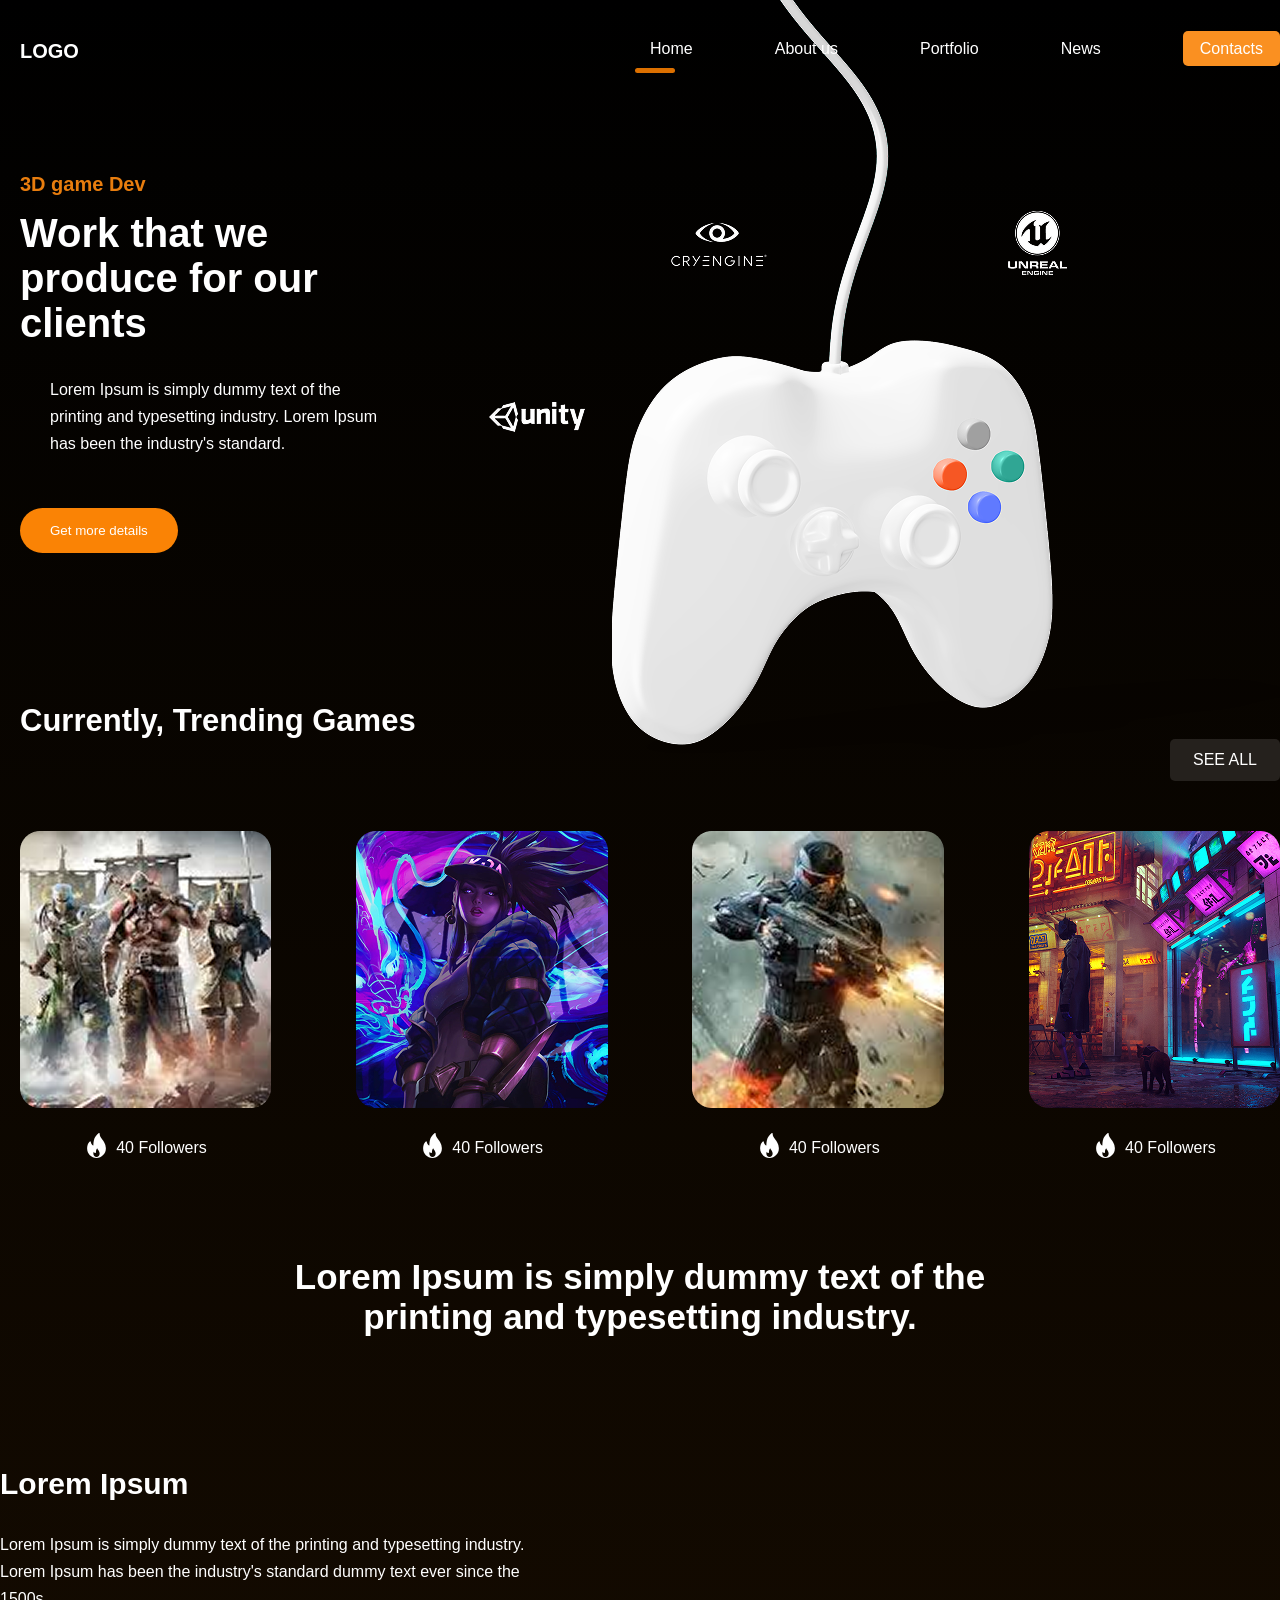
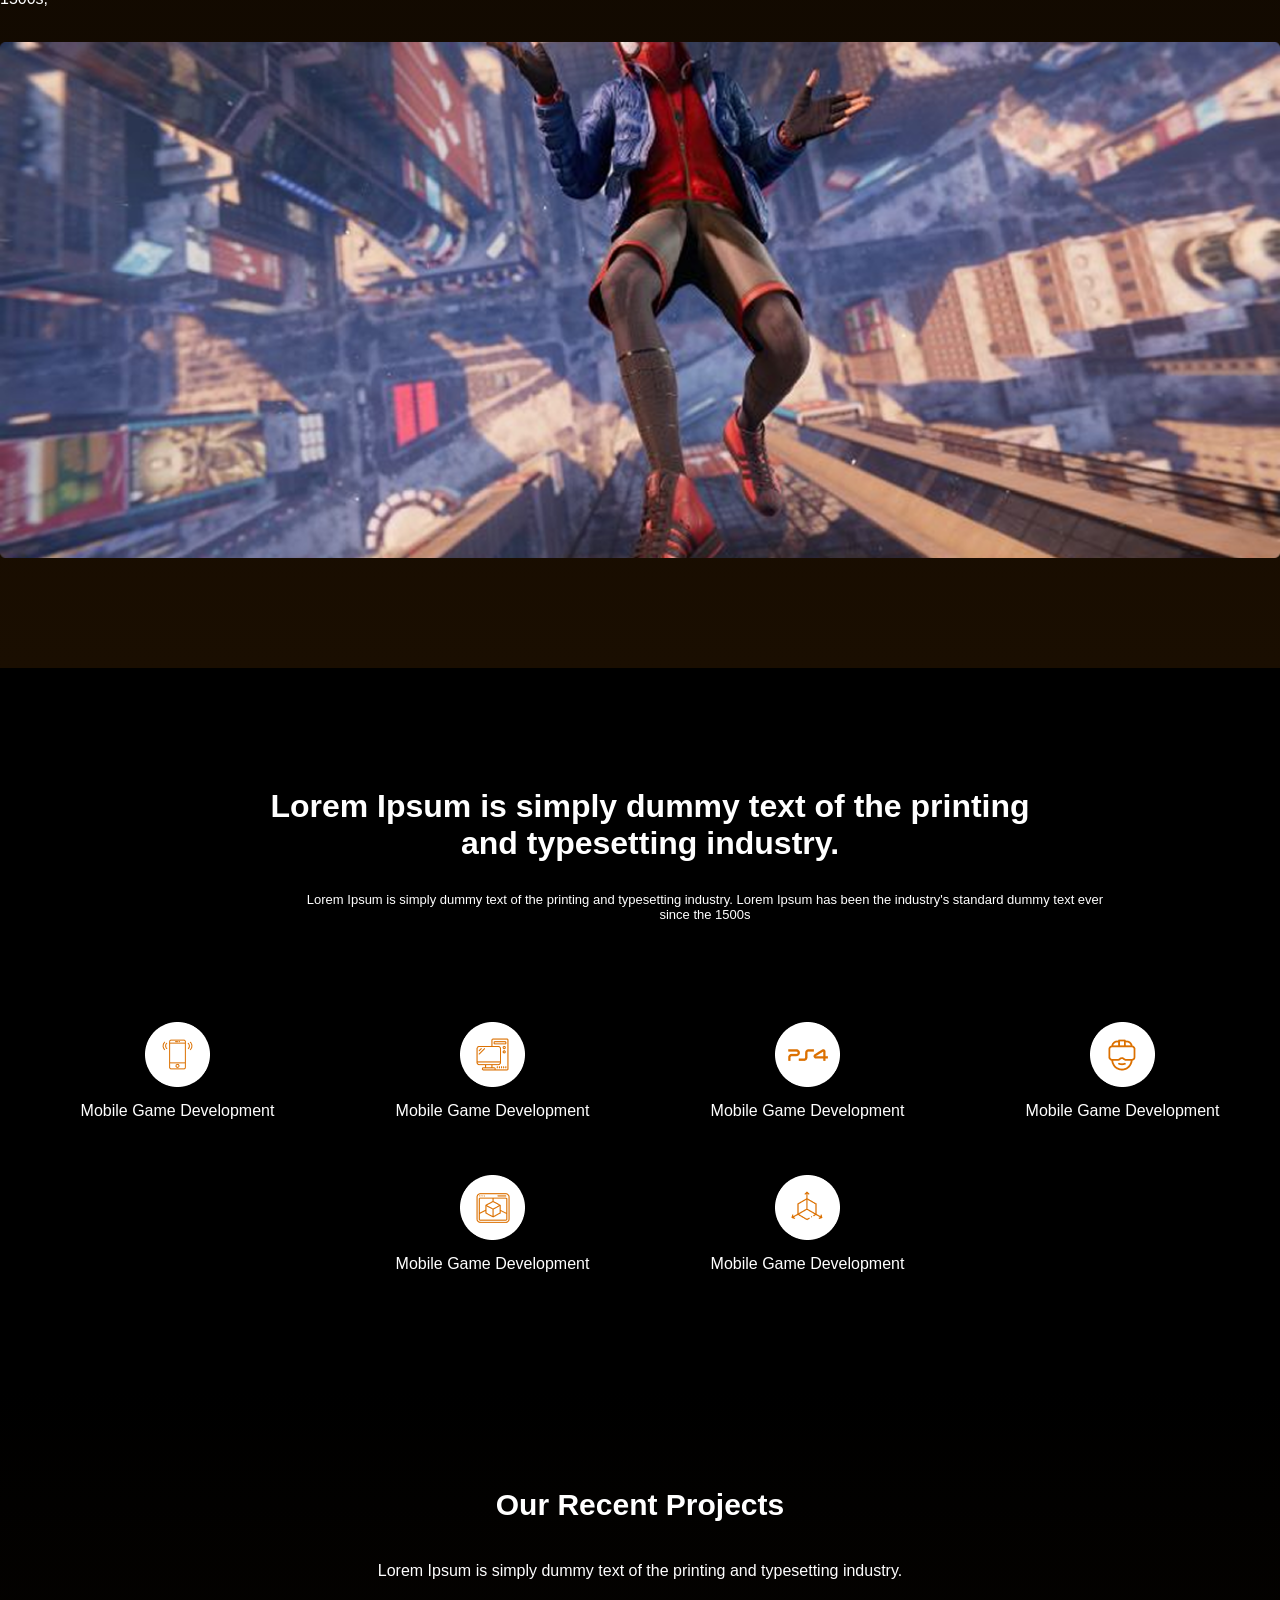
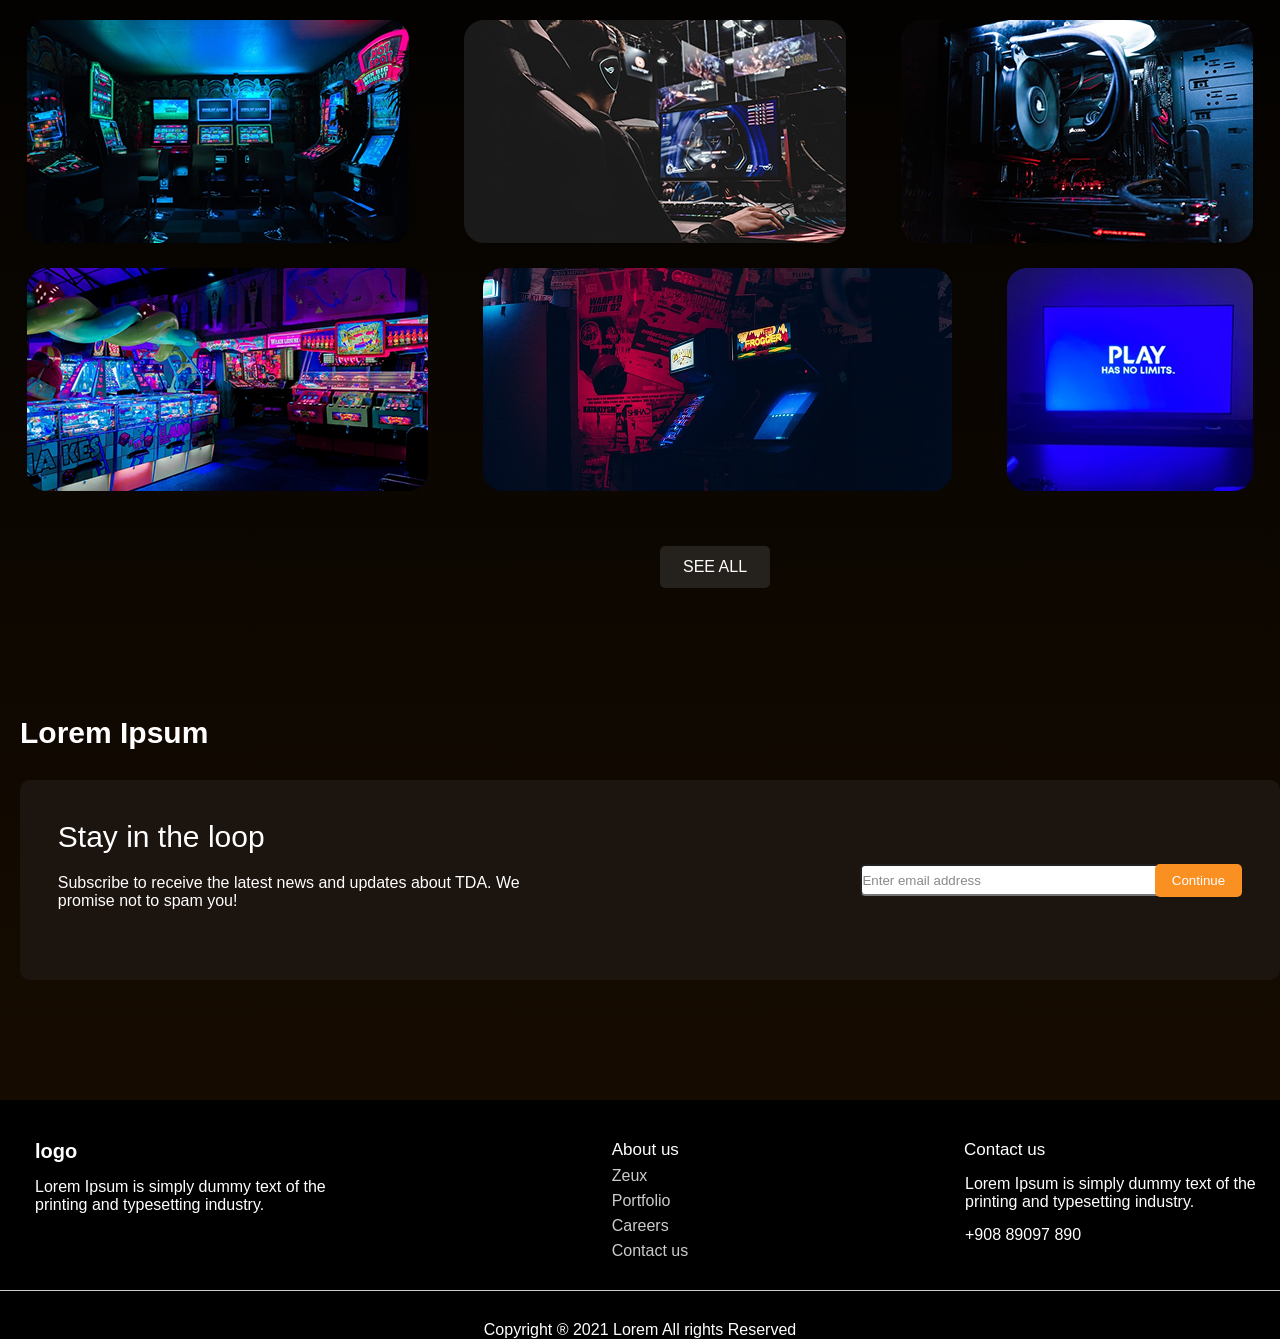
==== commit 5a009855: "Merge remote-tracking branch 'origin/master'" ====
--- a/index.html
+++ b/index.html
@@ -1,4 +1,4 @@
-<!DOCTYPE html>
+<!DOCTYPE<!DOCTYPE html>
 <html lang="uk">
 <head>
     <meta charset="UTF-8">
@@ -27,7 +27,7 @@
             <p>Lorem Ipsum is simply dummy text of the printing and typesetting industry. Lorem Ipsum has been the industry's standard.</p>
             <button class="btn">Get more details</button>
         </div>
-        <img src="/img/Group-1321.png" alt="">
+        <img src="./img/Group-1321.png" alt="">
     </div>
 
     <div class = "container trending">
@@ -36,35 +36,35 @@
 
         <div class ="games">
             <div class="block">
-                <img src="/img/Rectangle-23.png" arc="">
-                <span><img src="/img/fire1.svg" alt="">40 Followers</span>
-            </div>
-            <div class="block">
-                <img src="/img/Rectangle-24.png" arc="">
-                <span><img src="/img/fire1.svg" alt="">40 Followers</span>
-            </div>
-            <div class="block">
-                <img src="/img/Rectangle-25.png" arc="">
-                <span><img src="/img/fire1.svg" alt="">40 Followers</span>
-            </div>
-            <div class="block">
-                <img src="/img/Rectangle-26.png" arc="">
-                <span><img src="/img/fire1.svg" alt="">40 Followers</span>
+                <img src="./img/Rectangle-23.png" alt="">
+                <span><img src="./img/fire1.svg" alt="">40 Followers</span>
+            </div>
+            <div class="block">
+                <img src="./img/Rectangle-24.png" alt="">
+                <span><img src="./img/fire1.svg" alt="">40 Followers</span>
+            </div>
+            <div class="block">
+                <img src="./img/Rectangle-25.png" alt="">
+                <span><img src="./img/fire1.svg" alt="">40 Followers</span>
+            </div>
+            <div class="block">
+                <img src="./img/Rectangle-26.png" alt="">
+                <span><img src="./img/fire1.svg" alt="">40 Followers</span>
             </div>
         </div>
     </div>
 
     <div class = "container big_text">
         <p>Lorem Ipsum is simply dummy text of the printing and typesetting industry.</p>
-
     </div>
 
     <div class="container banner">
         <h3>Lorem Ipsum</h3>
         <p>Lorem Ipsum is simply dummy text of the printing and typesetting industry. Lorem Ipsum has been the industry's standard dummy text ever since the 1500s,</p>
-        <img src ="/img/Rectangle-4.png" alt="">
+        <img src ="./img/Rectangle-4.png" alt="">
     </div>
 </div>
+
 <div class = "features">
     <div class = "container">
         <div class = "text">
@@ -73,34 +73,34 @@
         </div>
         <div class = "info">
             <div class="block">
-                <img src="/img/Group-48.png" alt="">
-                <p>Mobile Game Development</p>
-                <img src="/img/Group.png" alt="">
-            </div>
-            <div class="block">
-                <img src="/img/Group-49.png" alt="">
-                <p>Mobile Game Development</p>
-                <img src="/img/Group.png" alt="">
-            </div>
-            <div class="block">
-                <img src="/img/Group-50.png" alt="">
-                <p>Mobile Game Development</p>
-                <img src="/img/Group.png" alt="">
-            </div>
-            <div class="block">
-                <img src="/img/Group-51.png" alt="">
-                <p>Mobile Game Development</p>
-                <img src="/img/Group.png" alt="">
-            </div>
-            <div class="block">
-                <img src="/img/Group-52.png" alt="">
-                <p>Mobile Game Development</p>
-                <img src="/img/Group.png" alt="">
-            </div>
-            <div class="block">
-                <img src="/img/Group-53.png" alt="">
-                <p>Mobile Game Development</p>
-                <img src="/img/Group.png" alt="">
+                <img src="./img/Group-48.png" alt="">
+                <p>Mobile Game Development</p>
+                <img src="./img/Group.png" alt="">
+            </div>
+            <div class="block">
+                <img src="./img/Group-49.png" alt="">
+                <p>Mobile Game Development</p>
+                <img src="./img/Group.png" alt="">
+            </div>
+            <div class="block">
+                <img src="./img/Group-50.png" alt="">
+                <p>Mobile Game Development</p>
+                <img src="./img/Group.png" alt="">
+            </div>
+            <div class="block">
+                <img src="./img/Group-51.png" alt="">
+                <p>Mobile Game Development</p>
+                <img src="./img/Group.png" alt="">
+            </div>
+            <div class="block">
+                <img src="./img/Group-52.png" alt="">
+                <p>Mobile Game Development</p>
+                <img src="./img/Group.png" alt="">
+            </div>
+            <div class="block">
+                <img src="./img/Group-53.png" alt="">
+                <p>Mobile Game Development</p>
+                <img src="./img/Group.png" alt="">
             </div>
         </div>
     </div>
@@ -111,26 +111,23 @@
         <h3>Our Recent Projects</h3>
         <p>Lorem Ipsum is simply dummy text of the printing and typesetting industry. </p>
         <div class = "images">
-            <img src="/img/Rectangle-15.png" alt="">
-            <img src="/img/Rectangle-16.png" alt="">
-            <img src="/img/Rectangle-17.png" alt="">
+            <img src="./img/Rectangle-15.png" alt="">
+            <img src="./img/Rectangle-16.png" alt="">
+            <img src="./img/Rectangle-17.png" alt="">
         </div>
         <div class = "images">
-            <img src="/img/Rectangle-18.png" alt="">
-            <img src="/img/Rectangle-20.png" alt="">
-            <img src="/img/Rectangle-19.png" alt="">
+            <img src="./img/Rectangle-18.png" alt="">
+            <img src="./img/Rectangle-20.png" alt="">
+            <img src="./img/Rectangle-19.png" alt="">
         </div>
         <a href = "" class="see-all">SEE ALL</a>
     </div>
     <div class = "container email">
         <h3>Lorem Ipsum</h3>
-        <p></p>
         <div class = "block">
             <div>
                 <h4>Stay in the loop</h4>
-                <p>Subscribe to receive the latest news and updates about TDA.
-                    We promise not to spam you! </p>
-
+                <p>Subscribe to receive the latest news and updates about TDA. We promise not to spam you! </p>
             </div>
             <div>
                 <input type="email" id = "emailField" placeholder="Enter email address">
@@ -160,21 +157,19 @@
             </div>
         </div>
         <hr>
-        <p>Copyright ® 2021 Lorem All rights Rcerved</p>
+        <p>Copyright ® 2021 Lorem All rights Reserved</p>
     </footer>
-    <script>
-        function checkEmail(){
-            let email = document.querySelector('#emailField').value;
-            if(!email.includes('@')){
-                alert('Please enter a valid email address');
-            }else if(!email.includes('.')){
-                alert('Please enter a valid email address');
-            }else{
-                alert("your address has been recorded")
-            }
+</div>
+<script>
+    function checkEmail(){
+        let email = document.querySelector('#emailField').value;
+        if(!email.includes('@') || !email.includes('.')){
+            alert('Please enter a valid email address');
+        }else{
+            alert("your address has been recorded")
         }
-    </script>
-</div>
+    }
+</script>
 </body>
 </html>
 
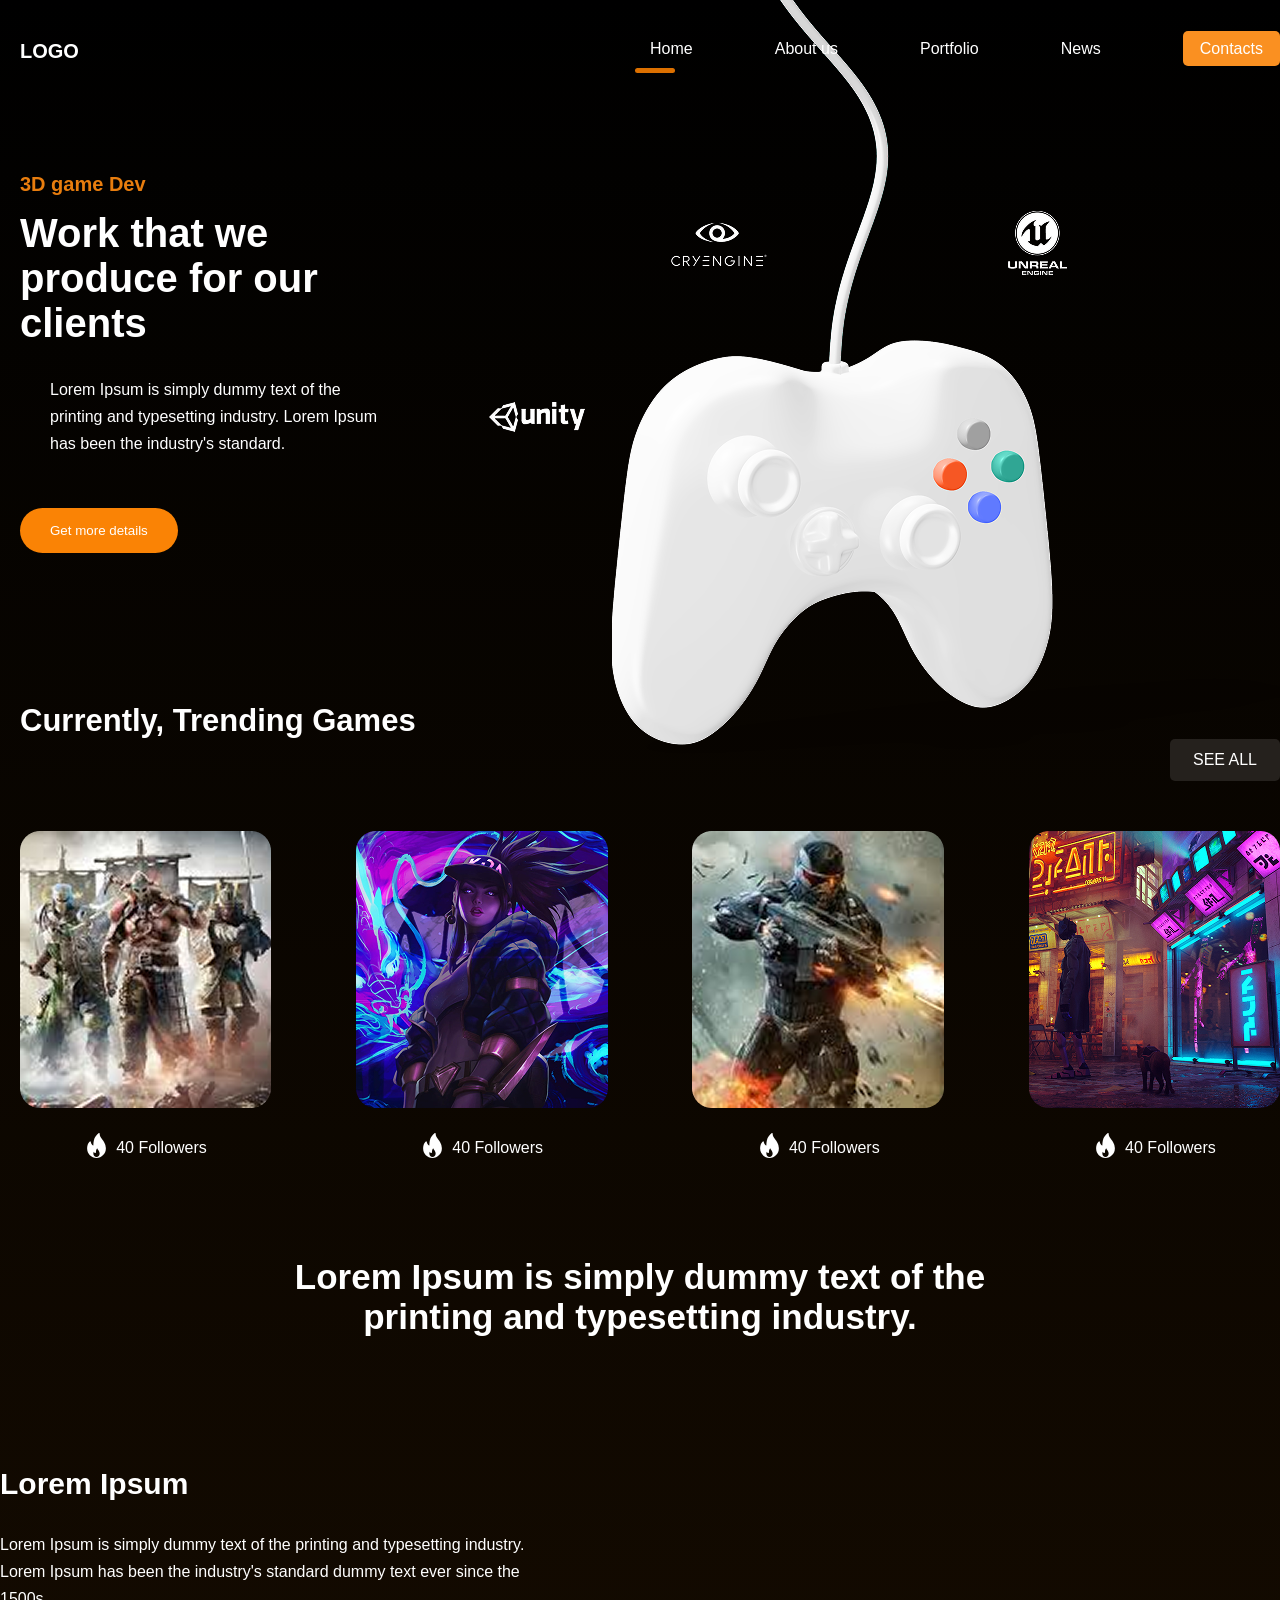
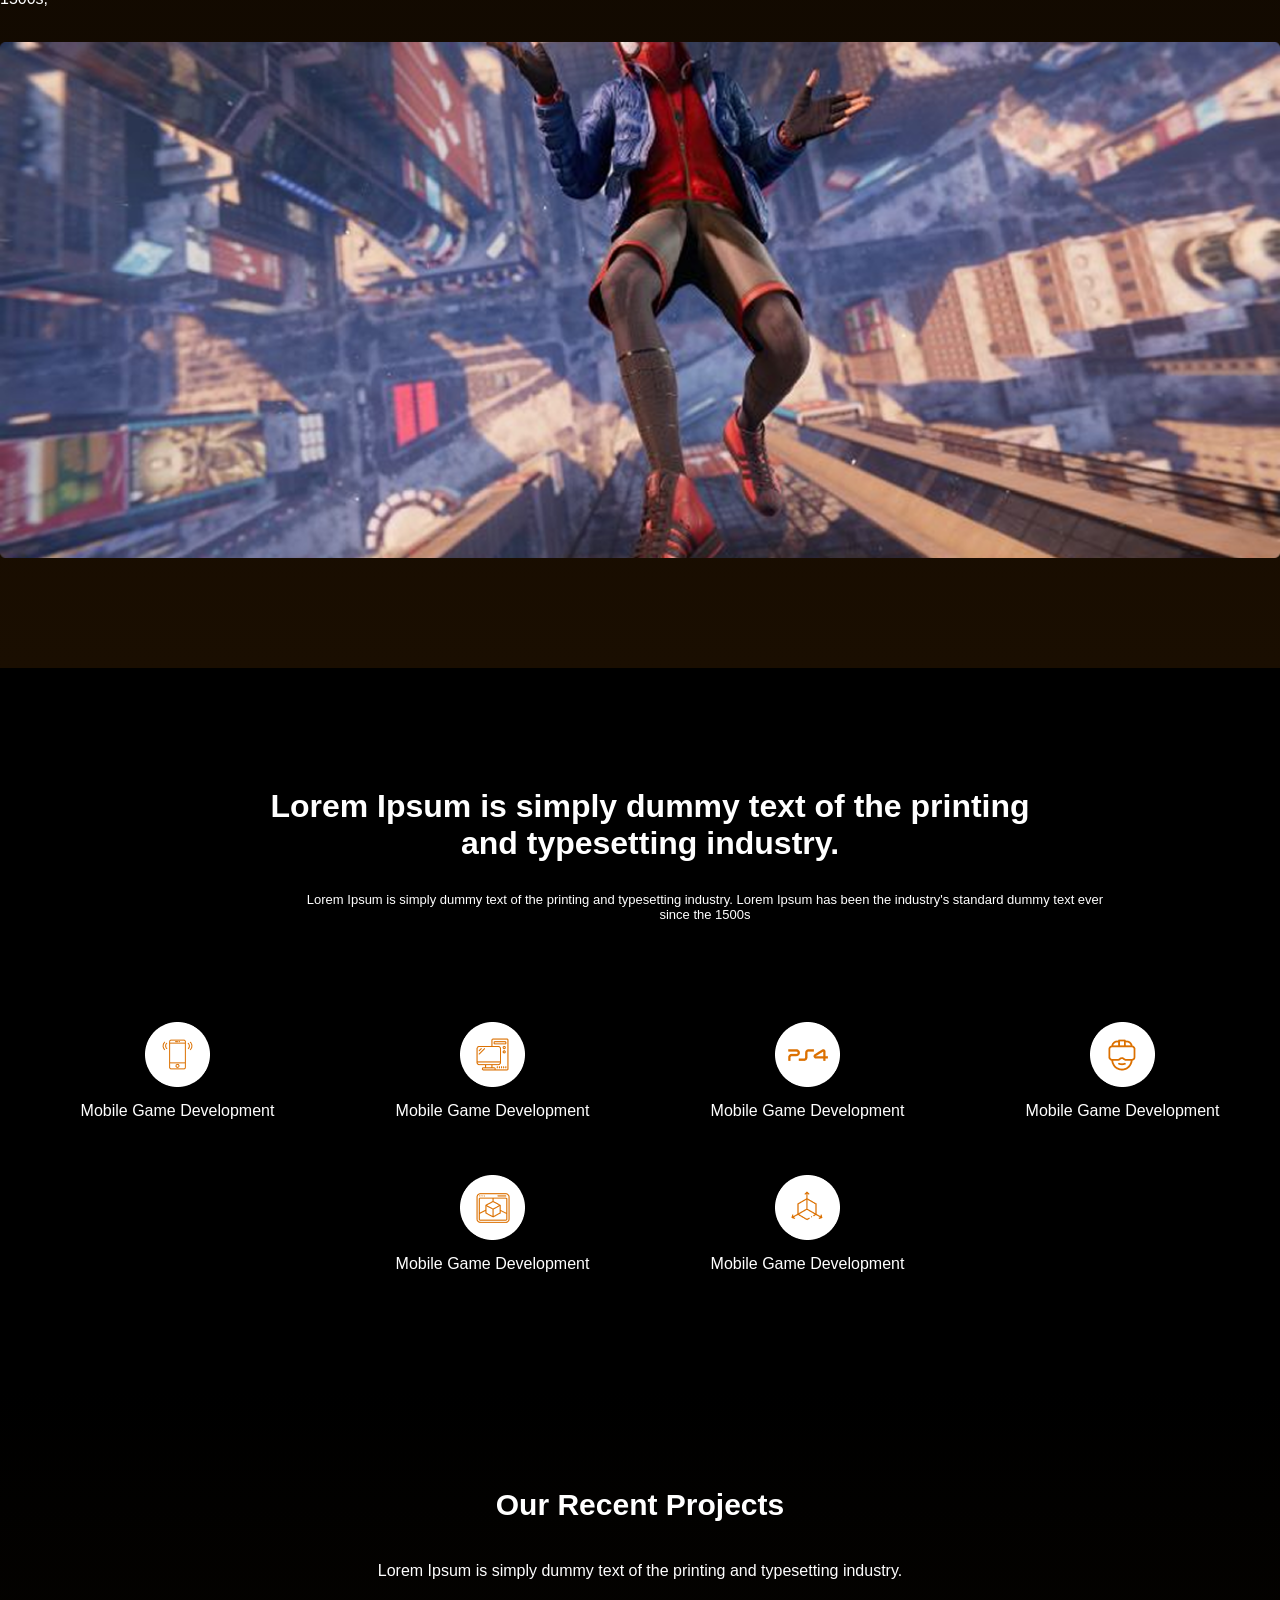
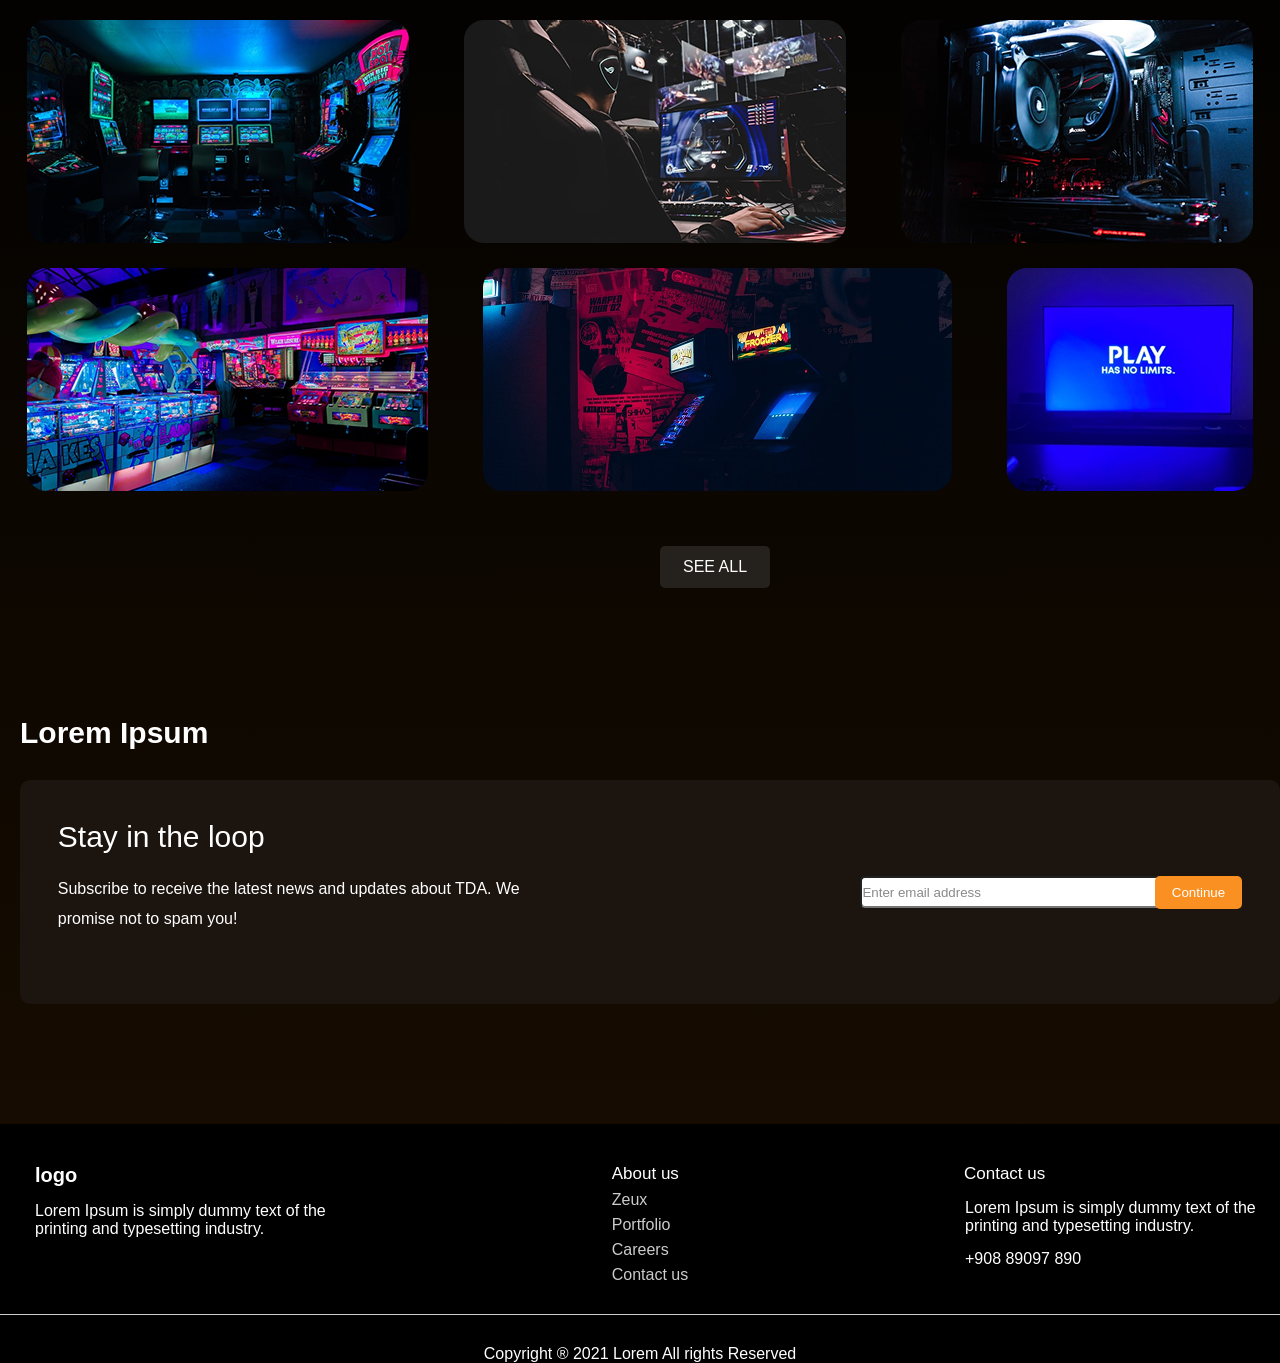
==== commit 5102c96d: "Merge remote-tracking branch 'origin/master'" ====
--- a/index.html
+++ b/index.html
@@ -14,7 +14,7 @@
                 <li class="active"><a href="index.html">Home</a></li>
                 <li><a href="about.html">About us</a></li>
                 <li><a href="Portfolio.html">Portfolio</a></li>
-                <li><a href="#">News</a></li>
+                <li><a href="news.html">News</a></li>
                 <li class="btn"><a href="contacts.html">Contacts</a></li>
             </ul>
         </nav>
--- a/style.css
+++ b/style.css
@@ -334,6 +334,13 @@
     display: flex;
     justify-content: space-between;
     align-items: center;
+}
+
+.email p{
+    margin-top: 40px;
+    width: 35%;
+    margin-bottom: 80px;
+    line-height: 30px;
 }
 
 .email .block h4{
@@ -691,7 +698,36 @@
 .center .block3 button:hover{
     background: #b01414;
 }
-
+.center .block4{
+    display: flex;
+    width: 73%;
+    padding-left: 270px;
+    margin-top: 150px;
+
+}
+.center .block4 .block{
+    line-height: 25px;
+    margin-right: 70px;
+    width: 50%;
+}
+.center .block4 h1{
+    line-height: 40px;
+}
+.center .block4 p{
+    margin-top: 45px;
+}
+.center .block4 button{
+    background: #DC7000;
+    color: #fff;
+    margin-right: 600px;
+    margin-top: 190px;
+    padding: 13px 40px;
+    white-space: nowrap;
+}
+
+.center .block4 button:hover{
+    background: #b01414;
+}
 .next {
     width: 100%;
     background: #1C140F;
@@ -714,6 +750,43 @@
     margin-bottom: 25px;
 }
 
+.team{
+    margin-top: 100px;
+    padding-left: 180px;
+}
+.team .blocks{
+    margin-top: 50px;
+    display: flex;
+    width: 80%;
+}
+.team .blocks .block1,
+.team .blocks .block2,
+.team .blocks .block3,
+.team .blocks .block4{
+    background: #1C140F;
+    border-radius: 20px;
+    width: 295px;
+    height: 253px;
+
+
+}
+.team .blocks .block2,
+.team .blocks .block3,
+.team .blocks .block4{
+    margin-left: 10px;
+}
+.team .blocks p{
+    margin-left: 35px;
+    margin-top: 5px;
+}
+.team .blocks h3{
+    margin-left: 10px;
+}
+.team .blocks .block{
+    align-content: center;
+    margin-left: 90px;
+    margin-top: 50px;
+}
 footer{
     background: black;
 }
